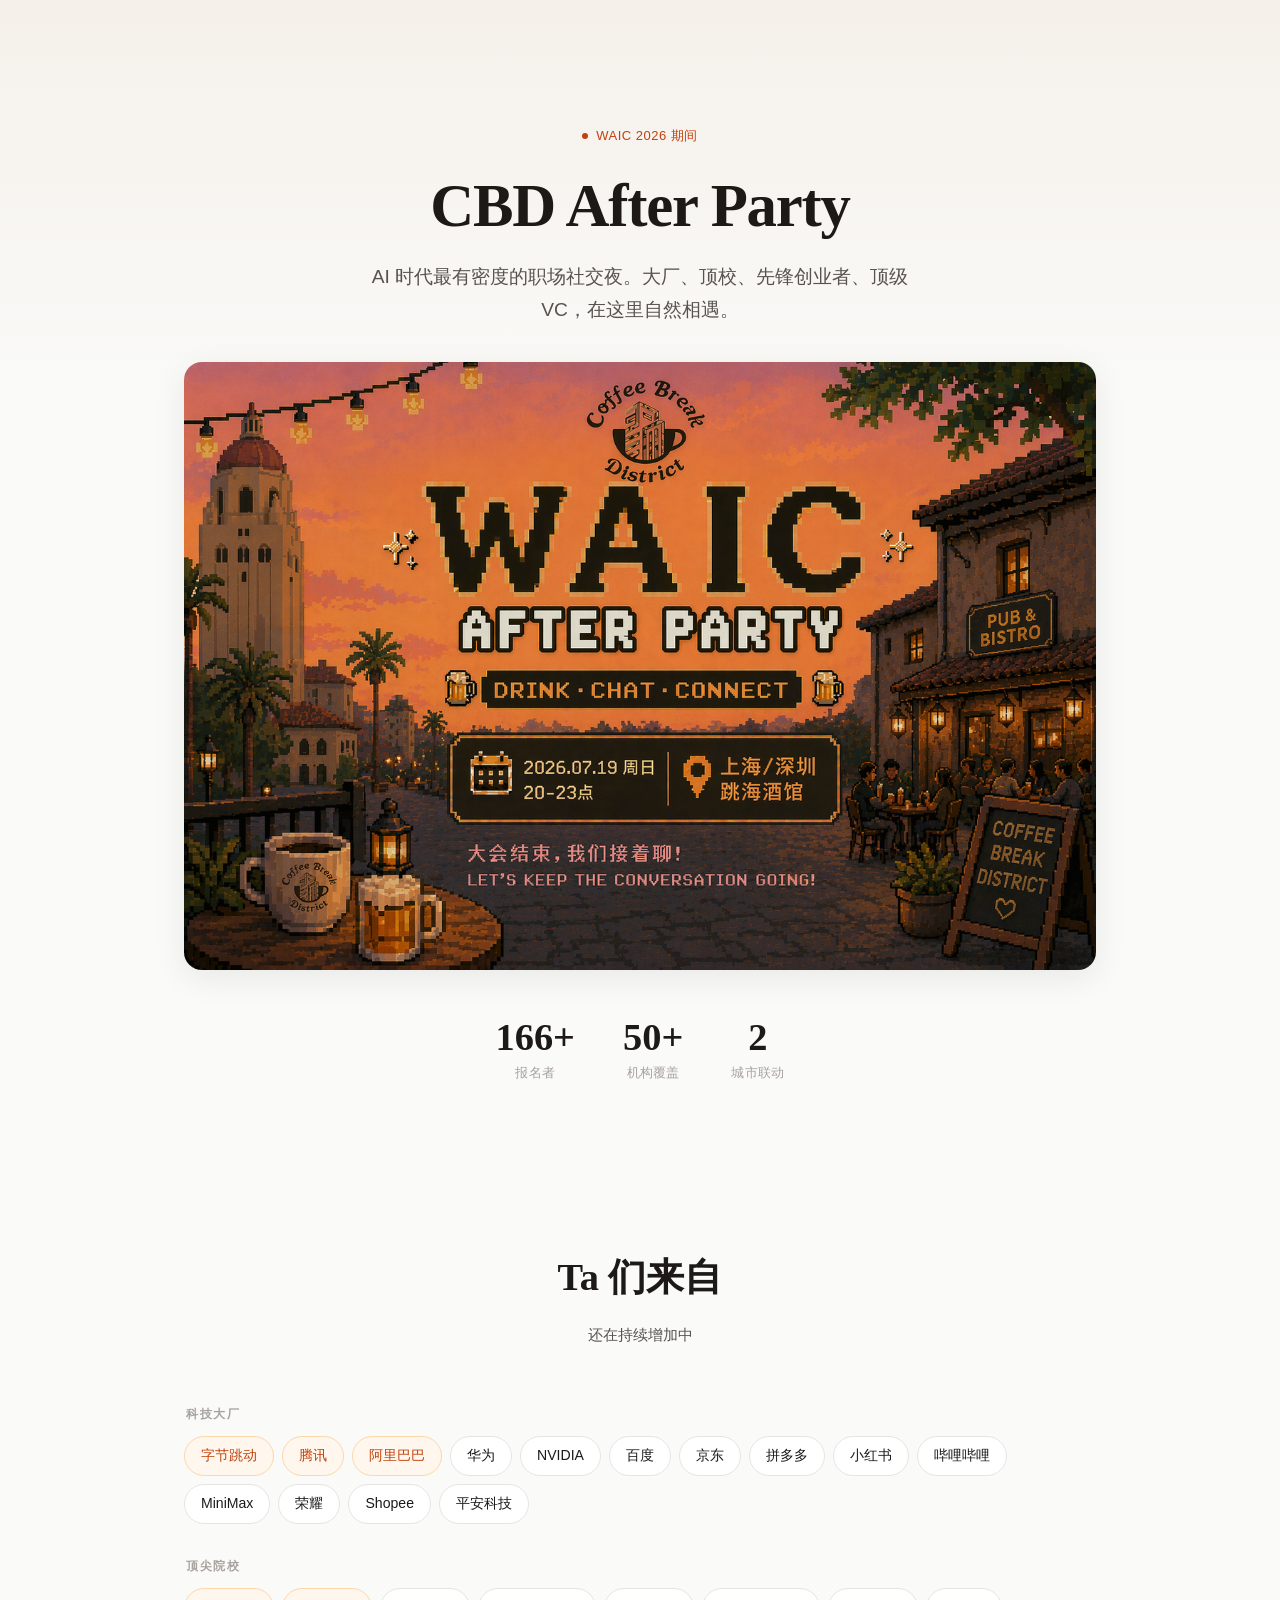
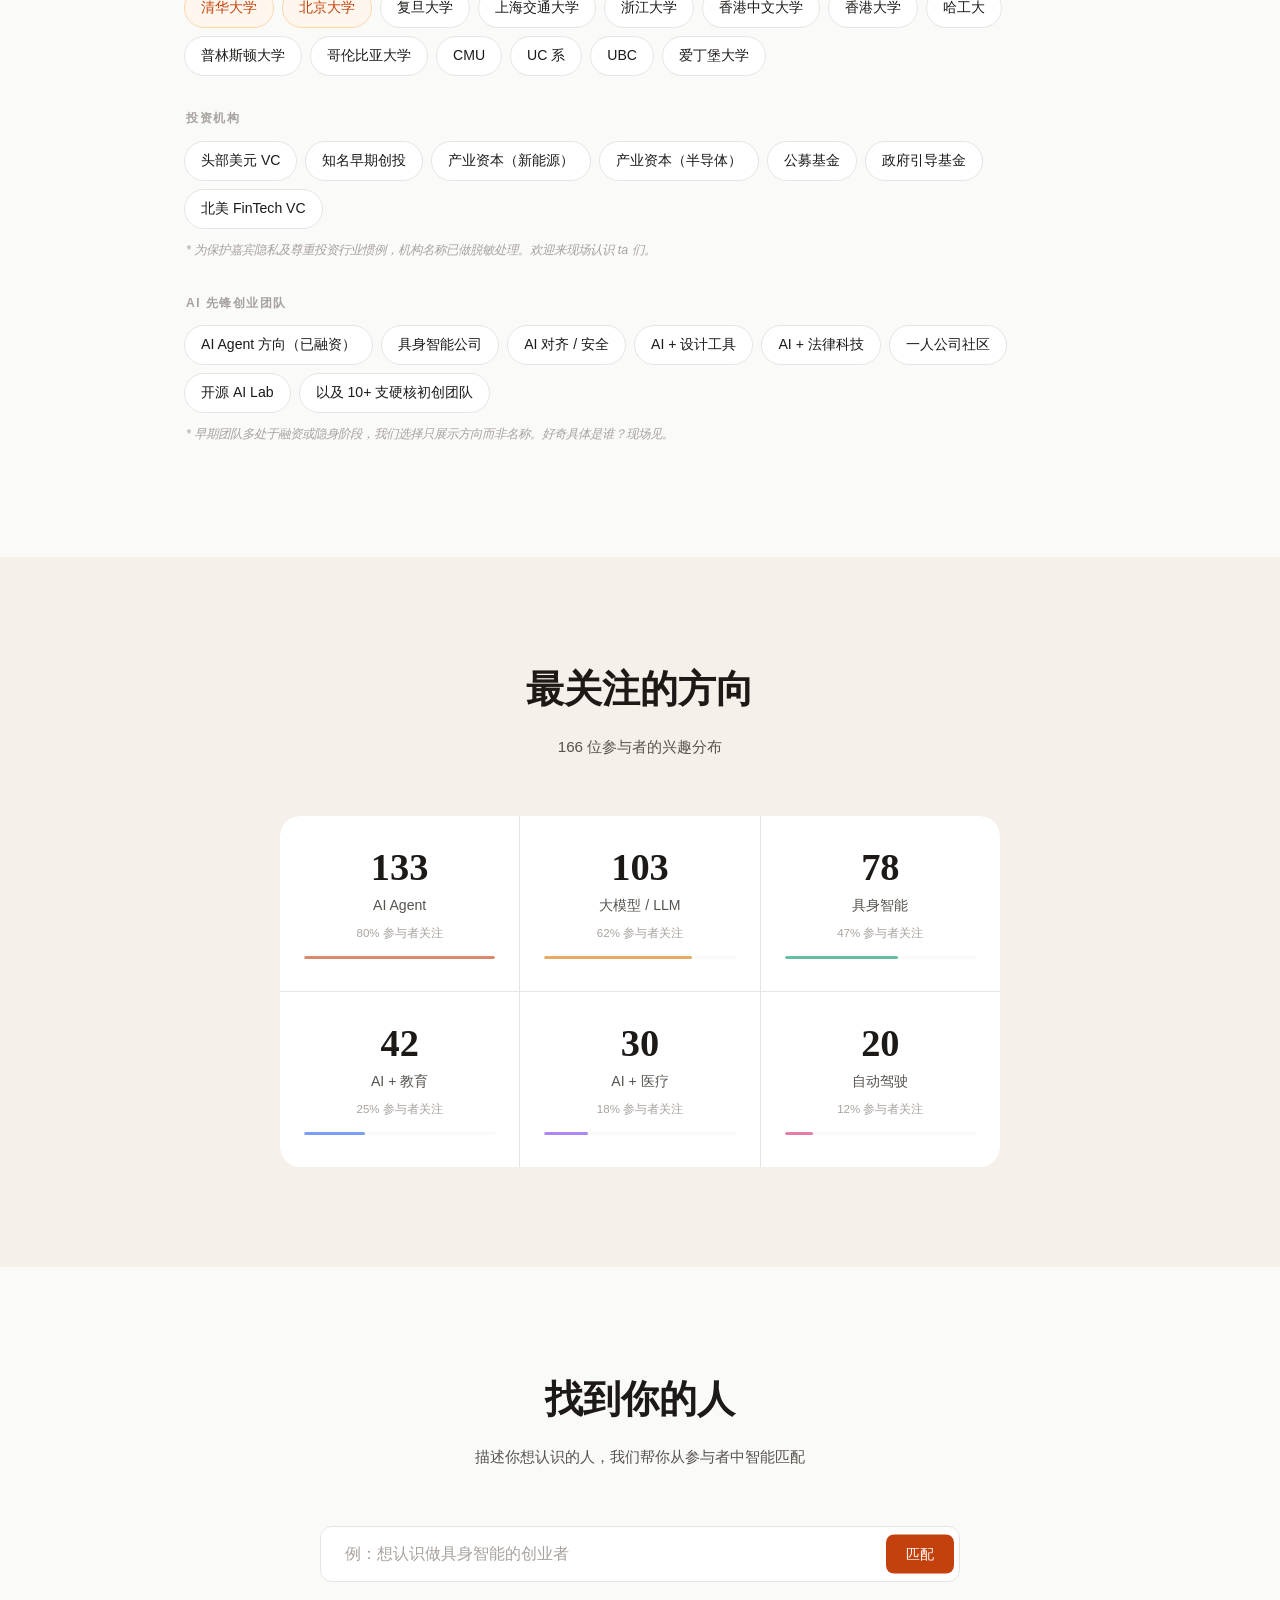
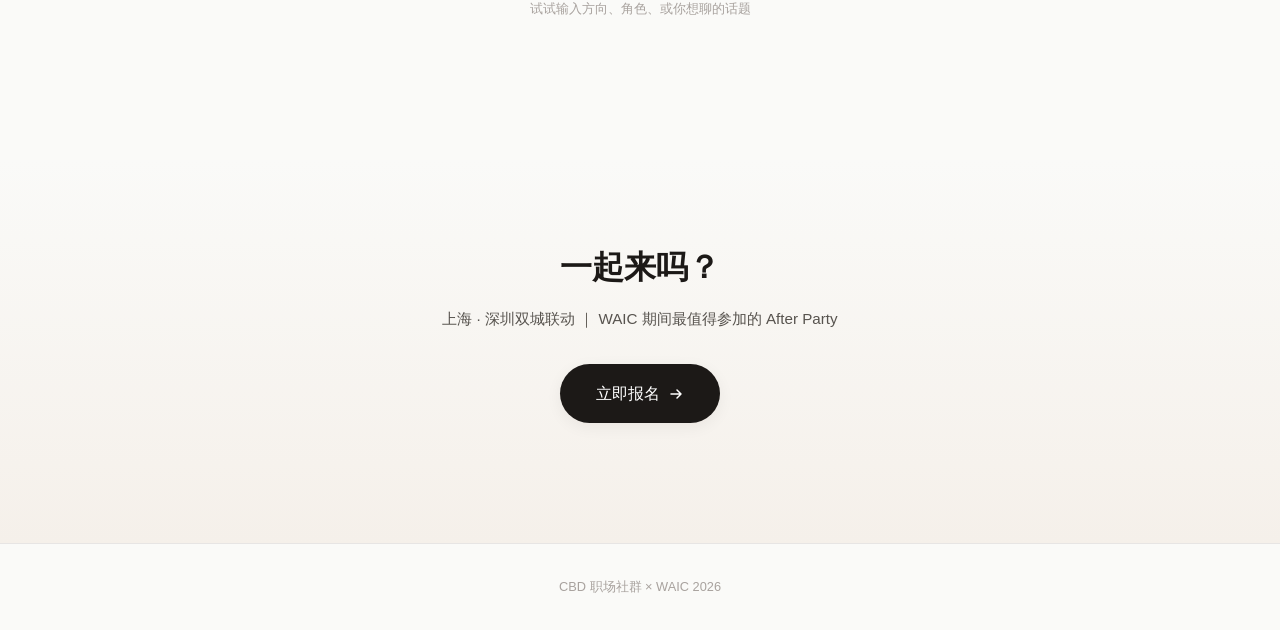
==== cbd_waic_party.html @ 5d885c77 "Tighten mobile layout" ====
<!DOCTYPE html>
<html lang="zh-CN">
<head>
<meta charset="UTF-8">
<meta name="viewport" content="width=device-width, initial-scale=1.0">
<title>CBD × WAIC 2026 After Party</title>
<style>
*,*::before,*::after{margin:0;padding:0;box-sizing:border-box}

:root {
  --bg: #FAFAF8;
  --bg-warm: #F5F0EA;
  --text: #1C1917;
  --text-secondary: #57534E;
  --text-tertiary: #A8A29E;
  --accent: #C2410C;
  --accent-light: #FED7AA;
  --accent-bg: #FFF7ED;
  --border: #E7E5E4;
  --card-bg: #FFFFFF;
  --radius: 12px;
  --radius-lg: 20px;
  --shadow-sm: 0 1px 3px rgba(28,25,23,0.04);
  --shadow-md: 0 4px 16px rgba(28,25,23,0.06);
  --shadow-lg: 0 8px 32px rgba(28,25,23,0.08);
  --font-serif: 'Noto Serif SC', Georgia, 'Times New Roman', serif;
  --font-sans: -apple-system, BlinkMacSystemFont, 'Segoe UI', 'Noto Sans SC', sans-serif;
  --ease: cubic-bezier(0.16, 1, 0.3, 1);
}

html { scroll-behavior: smooth; }

body {
  font-family: var(--font-sans);
  background: var(--bg);
  color: var(--text);
  line-height: 1.7;
  -webkit-font-smoothing: antialiased;
  overflow-x: hidden;
}

/* Utility */
.container {
  max-width: 960px;
  margin: 0 auto;
  padding: 0 24px;
}

/* ============ HERO ============ */
.hero {
  padding: 120px 24px 80px;
  text-align: center;
  position: relative;
}

.hero::after {
  content: '';
  position: absolute;
  top: 0; left: 0; right: 0;
  height: 400px;
  background: linear-gradient(180deg, var(--bg-warm) 0%, var(--bg) 100%);
  z-index: -1;
}

.hero-eyebrow {
  display: inline-flex;
  align-items: center;
  gap: 8px;
  font-size: 13px;
  font-weight: 500;
  letter-spacing: 0.5px;
  color: var(--accent);
  text-transform: uppercase;
  margin-bottom: 24px;
}

.hero-eyebrow::before {
  content: '';
  width: 6px; height: 6px;
  background: var(--accent);
  border-radius: 50%;
  animation: blink 2.4s ease-in-out infinite;
}

@keyframes blink {
  0%,100% { opacity: 1; }
  50% { opacity: 0.3; }
}

.hero h1 {
  font-family: var(--font-serif);
  font-size: clamp(2.2rem, 5.5vw, 3.8rem);
  font-weight: 700;
  line-height: 1.15;
  letter-spacing: -0.02em;
  color: var(--text);
  margin-bottom: 20px;
}

.hero-subtitle {
  font-size: clamp(1rem, 2vw, 1.2rem);
  color: var(--text-secondary);
  max-width: 560px;
  margin: 0 auto 36px;
}

.hero-banner {
  width: 100%;
  max-width: 960px;
  border-radius: 18px;
  margin: 0 auto 48px;
  display: block;
  box-shadow: var(--shadow-lg);
}

.hero-stats {
  display: flex;
  justify-content: center;
  gap: 48px;
  flex-wrap: wrap;
}

.stat {
  text-align: center;
}

.stat-value {
  font-family: var(--font-serif);
  font-size: 2.4rem;
  font-weight: 700;
  color: var(--text);
  line-height: 1;
}

.stat-label {
  font-size: 0.82rem;
  color: var(--text-tertiary);
  margin-top: 6px;
  letter-spacing: 0.3px;
}

/* ============ FROM SECTION ============ */
.from-section {
  padding: 80px 24px;
}

.section-header {
  text-align: center;
  margin-bottom: 56px;
}

.section-header h2 {
  font-family: var(--font-serif);
  font-size: clamp(1.6rem, 3.5vw, 2.4rem);
  font-weight: 600;
  margin-bottom: 12px;
}

.section-header p {
  color: var(--text-secondary);
  font-size: 0.95rem;
}

.tag-group {
  margin-bottom: 32px;
}

.tag-group-label {
  font-size: 0.75rem;
  font-weight: 600;
  letter-spacing: 1.5px;
  text-transform: uppercase;
  color: var(--text-tertiary);
  margin-bottom: 12px;
  padding-left: 2px;
}

.tags {
  display: flex;
  flex-wrap: wrap;
  gap: 8px;
}

.tag {
  display: inline-block;
  padding: 7px 16px;
  font-size: 0.88rem;
  font-weight: 450;
  border-radius: 100px;
  border: 1px solid var(--border);
  background: var(--card-bg);
  color: var(--text);
  transition: all 0.25s var(--ease);
  cursor: default;
}

.tag:hover {
  border-color: var(--accent);
  color: var(--accent);
  transform: translateY(-1px);
  box-shadow: var(--shadow-sm);
}

.tag.highlight {
  background: var(--accent-bg);
  border-color: var(--accent-light);
  color: var(--accent);
  font-weight: 500;
}

.tag-note {
  font-size: 0.78rem;
  color: var(--text-tertiary);
  margin-top: 12px;
  padding-left: 2px;
  font-style: italic;
  line-height: 1.6;
}

/* ============ INTERESTS ============ */
.interests-section {
  padding: 100px 24px;
  background: var(--bg-warm);
}

.interest-grid {
  display: grid;
  grid-template-columns: repeat(3, 1fr);
  gap: 1px;
  max-width: 720px;
  margin: 0 auto;
  background: var(--border);
  border-radius: var(--radius-lg);
  overflow: hidden;
}

@media (max-width: 640px) {
  .interest-grid { grid-template-columns: repeat(2, 1fr); }
}

.interest-cell {
  background: var(--card-bg);
  padding: 32px 24px;
  text-align: center;
  position: relative;
  transition: background 0.3s ease;
}

.interest-cell:hover {
  background: var(--accent-bg);
}

.interest-number {
  font-family: var(--font-serif);
  font-size: 2.4rem;
  font-weight: 700;
  color: var(--text);
  line-height: 1;
  margin-bottom: 8px;
  transition: color 0.3s ease;
}

.interest-cell:hover .interest-number {
  color: var(--accent);
}

.interest-name {
  font-size: 0.88rem;
  font-weight: 500;
  color: var(--text-secondary);
  margin-bottom: 6px;
}

.interest-bar-mini {
  width: 100%;
  height: 3px;
  background: var(--bg);
  border-radius: 2px;
  margin-top: 12px;
  overflow: hidden;
}

.interest-bar-fill {
  height: 100%;
  border-radius: 2px;
  background: var(--accent);
  opacity: 0.6;
  transition: width 1.2s var(--ease);
  width: 0;
}

.interest-cell:nth-child(1) .interest-bar-fill { background: #C2410C; }
.interest-cell:nth-child(2) .interest-bar-fill { background: #D97706; }
.interest-cell:nth-child(3) .interest-bar-fill { background: #059669; }
.interest-cell:nth-child(4) .interest-bar-fill { background: #2563EB; }
.interest-cell:nth-child(5) .interest-bar-fill { background: #7C3AED; }
.interest-cell:nth-child(6) .interest-bar-fill { background: #DB2777; }

.interest-pct {
  font-size: 0.72rem;
  color: var(--text-tertiary);
  margin-top: 4px;
}

/* ============ MATCH SECTION ============ */
.match-section {
  padding: 100px 24px;
}

.match-box {
  max-width: 640px;
  margin: 0 auto;
}

.match-input-wrap {
  position: relative;
  margin-bottom: 16px;
}

.match-input {
  width: 100%;
  padding: 18px 24px;
  padding-right: 100px;
  font-size: 1rem;
  font-family: var(--font-sans);
  border: 1.5px solid var(--border);
  border-radius: var(--radius);
  background: var(--card-bg);
  color: var(--text);
  outline: none;
  transition: border-color 0.2s ease, box-shadow 0.2s ease;
}

.match-input:focus {
  border-color: var(--accent);
  box-shadow: 0 0 0 3px rgba(194, 65, 12, 0.08);
}

.match-input::placeholder {
  color: var(--text-tertiary);
}

.match-btn {
  position: absolute;
  right: 6px;
  top: 50%;
  transform: translateY(-50%);
  padding: 10px 20px;
  font-size: 0.88rem;
  font-weight: 500;
  font-family: var(--font-sans);
  color: white;
  background: var(--accent);
  border: none;
  border-radius: 8px;
  cursor: pointer;
  transition: all 0.2s ease;
}

.match-btn:hover {
  background: #9A3412;
  transform: translateY(-50%) scale(1.02);
}

.match-btn:active {
  transform: translateY(-50%) scale(0.98);
}

.match-hint {
  font-size: 0.82rem;
  color: var(--text-tertiary);
  text-align: center;
  margin-bottom: 40px;
}

.match-results {
  display: grid;
  gap: 16px;
  opacity: 0;
  transform: translateY(12px);
  transition: all 0.5s var(--ease);
}

.match-results.visible {
  opacity: 1;
  transform: translateY(0);
}

.result-card {
  padding: 24px 28px;
  background: var(--card-bg);
  border: 1px solid var(--border);
  border-radius: var(--radius);
  transition: all 0.25s var(--ease);
  animation: cardIn 0.4s var(--ease) both;
}

.result-card:nth-child(1) { animation-delay: 0s; }
.result-card:nth-child(2) { animation-delay: 0.1s; }
.result-card:nth-child(3) { animation-delay: 0.2s; }

@keyframes cardIn {
  from { opacity: 0; transform: translateY(16px); }
  to { opacity: 1; transform: translateY(0); }
}

.result-card:hover {
  border-color: var(--accent-light);
  box-shadow: var(--shadow-md);
}

.result-rank {
  display: inline-flex;
  align-items: center;
  justify-content: center;
  width: 22px; height: 22px;
  border-radius: 50%;
  background: var(--accent-bg);
  color: var(--accent);
  font-size: 0.72rem;
  font-weight: 700;
  margin-bottom: 10px;
}

.result-title {
  font-family: var(--font-serif);
  font-size: 1.1rem;
  font-weight: 600;
  margin-bottom: 8px;
}

.result-tags {
  display: flex;
  flex-wrap: wrap;
  gap: 6px;
  margin-bottom: 10px;
}

.result-tag {
  font-size: 0.75rem;
  padding: 3px 10px;
  border-radius: 100px;
  background: var(--bg-warm);
  color: var(--text-secondary);
  font-weight: 450;
}

.result-reason {
  font-size: 0.88rem;
  color: var(--text-secondary);
  line-height: 1.6;
}

.match-empty {
  text-align: center;
  padding: 40px;
  color: var(--text-tertiary);
  font-size: 0.9rem;
}

.match-loading {
  text-align: center;
  padding: 40px;
  color: var(--text-tertiary);
}

.match-loading::after {
  content: '';
  display: inline-block;
  width: 16px; height: 16px;
  border: 2px solid var(--border);
  border-top-color: var(--accent);
  border-radius: 50%;
  animation: spin 0.8s linear infinite;
  margin-left: 8px;
  vertical-align: middle;
}

@keyframes spin { to { transform: rotate(360deg); } }

/* ============ CTA ============ */
.cta-section {
  padding: 80px 24px 120px;
  text-align: center;
  background:
    linear-gradient(180deg, var(--bg) 0%, var(--bg-warm) 100%);
}

.cta-section h2 {
  font-family: var(--font-serif);
  font-size: clamp(1.4rem, 3vw, 2rem);
  margin-bottom: 12px;
}

.cta-section p {
  color: var(--text-secondary);
  margin-bottom: 32px;
  font-size: 0.95rem;
}

.cta-btn {
  display: inline-flex;
  align-items: center;
  gap: 8px;
  padding: 16px 36px;
  font-size: 1rem;
  font-weight: 500;
  font-family: var(--font-sans);
  color: white;
  background: var(--text);
  border: none;
  border-radius: 100px;
  cursor: pointer;
  text-decoration: none;
  transition: all 0.25s var(--ease);
  box-shadow: var(--shadow-md);
}

.cta-btn:hover {
  transform: translateY(-2px);
  box-shadow: var(--shadow-lg);
}

.cta-btn:active {
  transform: translateY(0);
}

.cta-btn svg {
  width: 16px; height: 16px;
  transition: transform 0.2s ease;
}

.cta-btn:hover svg {
  transform: translateX(3px);
}

/* ============ FOOTER ============ */
.footer {
  padding: 32px 24px;
  text-align: center;
  font-size: 0.8rem;
  color: var(--text-tertiary);
  border-top: 1px solid var(--border);
}

/* ============ REVEAL ANIMATIONS ============ */
.reveal {
  opacity: 0;
  transform: translateY(24px);
  transition: opacity 0.7s var(--ease), transform 0.7s var(--ease);
}

.reveal.visible {
  opacity: 1;
  transform: translateY(0);
}

/* ============ RESPONSIVE ============ */
@media (max-width: 640px) {
  .container { padding: 0 16px; }
  .hero { padding: 48px 12px 36px; }
  .hero::after { height: 260px; }
  .hero-eyebrow {
    font-size: 11px;
    margin-bottom: 12px;
  }
  .hero h1 {
    font-size: clamp(1.9rem, 8.6vw, 2.35rem);
    line-height: 1.04;
    letter-spacing: -0.05em;
    margin-bottom: 12px;
    white-space: nowrap;
  }
  .hero-subtitle {
    font-size: 0.92rem;
    line-height: 1.55;
    max-width: 320px;
    margin-bottom: 22px;
  }
  .hero-banner {
    width: calc(100vw - 24px);
    max-width: none;
    border-radius: 12px;
    margin-bottom: 28px;
  }
  .hero-stats {
    gap: 0;
    justify-content: space-between;
    max-width: 320px;
    margin: 0 auto;
  }
  .stat-value { font-size: 1.55rem; }
  .stat-label {
    font-size: 0.72rem;
    margin-top: 4px;
  }
  .from-section,
  .interests-section,
  .match-section {
    padding: 48px 12px;
  }
  .section-header {
    margin-bottom: 30px;
  }
  .section-header h2 {
    font-size: 1.55rem;
    margin-bottom: 6px;
  }
  .section-header p {
    font-size: 0.86rem;
  }
  .tag-group {
    margin-bottom: 22px;
  }
  .tag-group-label {
    font-size: 0.68rem;
    margin-bottom: 8px;
  }
  .tags {
    gap: 6px;
  }
  .tag {
    font-size: 0.78rem;
    padding: 5px 10px;
  }
  .tag-note {
    font-size: 0.72rem;
    margin-top: 8px;
  }
  .interest-grid {
    border-radius: 14px;
  }
  .interest-cell {
    padding: 18px 12px;
  }
  .interest-number { font-size: 1.55rem; }
  .interest-name {
    font-size: 0.8rem;
    margin-bottom: 3px;
  }
  .interest-pct {
    font-size: 0.66rem;
  }
  .interest-bar-mini {
    margin-top: 8px;
  }
  .match-input {
    padding: 14px 16px;
    padding-right: 82px;
    font-size: 0.9rem;
  }
  .match-btn {
    padding: 8px 14px;
    font-size: 0.82rem;
  }
  .match-hint {
    margin-bottom: 24px;
  }
  .result-card { padding: 18px; }
  .cta-section {
    padding: 52px 16px 74px;
  }
  .cta-section p {
    max-width: 300px;
    margin: 0 auto 24px;
    font-size: 0.88rem;
    line-height: 1.55;
  }
  .cta-btn {
    padding: 14px 30px;
  }
  .footer {
    padding: 24px 16px;
  }
}

@media (max-width: 360px) {
  .hero h1 {
    font-size: 1.86rem;
    letter-spacing: -0.06em;
  }
}
</style>
</head>
<body>

<!-- Hero -->
<section class="hero">
  <div class="container">
    <div class="hero-eyebrow">WAIC 2026 期间</div>
    <h1>CBD After Party</h1>
    <p class="hero-subtitle">AI 时代最有密度的职场社交夜。大厂、顶校、先锋创业者、顶级 VC，在这里自然相遇。</p>
    <img src="image.png" alt="CBD WAIC After Party" class="hero-banner" />
    <div class="hero-stats">
      <div class="stat">
        <div class="stat-value">166+</div>
        <div class="stat-label">报名者</div>
      </div>
      <div class="stat">
        <div class="stat-value">50+</div>
        <div class="stat-label">机构覆盖</div>
      </div>
      <div class="stat">
        <div class="stat-value">2</div>
        <div class="stat-label">城市联动</div>
      </div>
    </div>
  </div>
</section>

<!-- From Section -->
<section class="from-section">
  <div class="container">
    <div class="section-header reveal">
      <h2>Ta 们来自</h2>
      <p>还在持续增加中</p>
    </div>

    <div class="tag-group reveal">
      <div class="tag-group-label">科技大厂</div>
      <div class="tags">
        <span class="tag highlight">字节跳动</span>
        <span class="tag highlight">腾讯</span>
        <span class="tag highlight">阿里巴巴</span>
        <span class="tag">华为</span>
        <span class="tag">NVIDIA</span>
        <span class="tag">百度</span>
        <span class="tag">京东</span>
        <span class="tag">拼多多</span>
        <span class="tag">小红书</span>
        <span class="tag">哔哩哔哩</span>
        <span class="tag">MiniMax</span>
        <span class="tag">荣耀</span>
        <span class="tag">Shopee</span>
        <span class="tag">平安科技</span>
      </div>
    </div>

    <div class="tag-group reveal">
      <div class="tag-group-label">顶尖院校</div>
      <div class="tags">
        <span class="tag highlight">清华大学</span>
        <span class="tag highlight">北京大学</span>
        <span class="tag">复旦大学</span>
        <span class="tag">上海交通大学</span>
        <span class="tag">浙江大学</span>
        <span class="tag">香港中文大学</span>
        <span class="tag">香港大学</span>
        <span class="tag">哈工大</span>
        <span class="tag">普林斯顿大学</span>
        <span class="tag">哥伦比亚大学</span>
        <span class="tag">CMU</span>
        <span class="tag">UC 系</span>
        <span class="tag">UBC</span>
        <span class="tag">爱丁堡大学</span>
      </div>
    </div>

    <div class="tag-group reveal">
      <div class="tag-group-label">投资机构</div>
      <div class="tags">
        <span class="tag">头部美元 VC</span>
        <span class="tag">知名早期创投</span>
        <span class="tag">产业资本（新能源）</span>
        <span class="tag">产业资本（半导体）</span>
        <span class="tag">公募基金</span>
        <span class="tag">政府引导基金</span>
        <span class="tag">北美 FinTech VC</span>
      </div>
      <p class="tag-note">* 为保护嘉宾隐私及尊重投资行业惯例，机构名称已做脱敏处理。欢迎来现场认识 ta 们。</p>
    </div>

    <div class="tag-group reveal">
      <div class="tag-group-label">AI 先锋创业团队</div>
      <div class="tags">
        <span class="tag">AI Agent 方向（已融资）</span>
        <span class="tag">具身智能公司</span>
        <span class="tag">AI 对齐 / 安全</span>
        <span class="tag">AI + 设计工具</span>
        <span class="tag">AI + 法律科技</span>
        <span class="tag">一人公司社区</span>
        <span class="tag">开源 AI Lab</span>
        <span class="tag">以及 10+ 支硬核初创团队</span>
      </div>
      <p class="tag-note">* 早期团队多处于融资或隐身阶段，我们选择只展示方向而非名称。好奇具体是谁？现场见。</p>
    </div>
  </div>
</section>

<!-- Interest Grid -->
<section class="interests-section">
  <div class="container">
    <div class="section-header reveal">
      <h2>最关注的方向</h2>
      <p>166 位参与者的兴趣分布</p>
    </div>

    <div class="interest-grid reveal" id="interestGrid">
      <div class="interest-cell">
        <div class="interest-number">133</div>
        <div class="interest-name">AI Agent</div>
        <div class="interest-pct">80% 参与者关注</div>
        <div class="interest-bar-mini"><div class="interest-bar-fill" data-width="100%"></div></div>
      </div>
      <div class="interest-cell">
        <div class="interest-number">103</div>
        <div class="interest-name">大模型 / LLM</div>
        <div class="interest-pct">62% 参与者关注</div>
        <div class="interest-bar-mini"><div class="interest-bar-fill" data-width="77%"></div></div>
      </div>
      <div class="interest-cell">
        <div class="interest-number">78</div>
        <div class="interest-name">具身智能</div>
        <div class="interest-pct">47% 参与者关注</div>
        <div class="interest-bar-mini"><div class="interest-bar-fill" data-width="59%"></div></div>
      </div>
      <div class="interest-cell">
        <div class="interest-number">42</div>
        <div class="interest-name">AI + 教育</div>
        <div class="interest-pct">25% 参与者关注</div>
        <div class="interest-bar-mini"><div class="interest-bar-fill" data-width="32%"></div></div>
      </div>
      <div class="interest-cell">
        <div class="interest-number">30</div>
        <div class="interest-name">AI + 医疗</div>
        <div class="interest-pct">18% 参与者关注</div>
        <div class="interest-bar-mini"><div class="interest-bar-fill" data-width="23%"></div></div>
      </div>
      <div class="interest-cell">
        <div class="interest-number">20</div>
        <div class="interest-name">自动驾驶</div>
        <div class="interest-pct">12% 参与者关注</div>
        <div class="interest-bar-mini"><div class="interest-bar-fill" data-width="15%"></div></div>
      </div>
    </div>
  </div>
</section>

<!-- Smart Match -->
<section class="match-section">
  <div class="container">
    <div class="section-header reveal">
      <h2>找到你的人</h2>
      <p>描述你想认识的人，我们帮你从参与者中智能匹配</p>
    </div>

    <div class="match-box reveal">
      <div class="match-input-wrap">
        <input class="match-input" type="text" id="matchInput" placeholder="例：想认识做具身智能的创业者" />
        <button class="match-btn" id="matchBtn" onclick="doMatch()">匹配</button>
      </div>
      <div class="match-hint">试试输入方向、角色、或你想聊的话题</div>
      <div class="match-results" id="matchResults"></div>
    </div>
  </div>
</section>

<!-- CTA -->
<section class="cta-section reveal">
  <h2>一起来吗？</h2>
  <p>上海 · 深圳双城联动 ｜ WAIC 期间最值得参加的 After Party</p>
  <a class="cta-btn" href="https://my.feishu.cn/share/base/form/shrcnIm2QblmXOEDiOgvTjqrLlb" target="_blank" rel="noopener" aria-label="打开飞书报名表">
    立即报名
    <svg viewBox="0 0 16 16" fill="none" stroke="currentColor" stroke-width="1.5" stroke-linecap="round" stroke-linejoin="round"><path d="M3 8h10M9 4l4 4-4 4"/></svg>
  </a>
</section>

<footer class="footer">
  <p>CBD 职场社群 × WAIC 2026</p>
</footer>

<script>
// ===== Scroll Reveal =====
const revealObserver = new IntersectionObserver((entries) => {
  entries.forEach(entry => {
    if (entry.isIntersecting) {
      entry.target.classList.add('visible');
      // Animate interest bars
      entry.target.querySelectorAll('.interest-bar-fill').forEach(bar => {
        setTimeout(() => {
          bar.style.width = bar.dataset.width;
        }, 300);
      });
    }
  });
}, { threshold: 0.15 });

document.querySelectorAll('.reveal').forEach(el => revealObserver.observe(el));

// ===== Guest Data Loading & Matching =====
let guests = [];

async function loadGuests() {
  guests = getFallbackGuests();
}

function parseGuestsMd(text) {
  const sections = text.split(/^## /m).filter(s => s.trim());
  return sections.map(section => {
    const lines = section.trim().split('\n');
    const guest = { name: lines[0].trim() };
    lines.forEach(line => {
      const match = line.match(/^- (\w+):\s*(.+)/);
      if (match) {
        guest[match[1]] = match[2].trim();
      }
    });
    return guest;
  }).filter(g => g.org);
}

function getFallbackGuests() {
  return [
    { org: "某头部短视频平台", role: "AI 产品经理", interests: "AI Agent, 大模型/LLM", bio: "负责AI产品0-1孵化，关注Agent在内容生态中的应用落地" },
    { org: "某社交电商平台", role: "内容生态负责人", interests: "AI Agent, 大模型/LLM", bio: "负责内容生态及增长战略，探索AI重塑内容创作与消费的路径" },
    { org: "某AI初创公司（天使轮）", role: "创始人", interests: "AI Agent, 大模型/LLM", bio: "连续创业者，正在做AI协作方向产品，技术背景深厚" },
    { org: "清华大学", role: "在读博士", interests: "具身智能, 大模型/LLM", bio: "计算机系研究具身智能与多模态感知，顶会论文作者" },
    { org: "某头部VC", role: "投资人", interests: "具身智能, AI Agent", bio: "专注AI早期投资，已投出多个明星项目，当前看具身智能方向" },
    { org: "某互联网大厂（社交方向）", role: "高级工程师", interests: "AI Agent, 大模型/LLM", bio: "微信生态技术专家，关注大模型在社交场景的集成" },
    { org: "北京大学", role: "在读硕士", interests: "AI Agent, AI+教育", bio: "信息工程方向，研究AI在教育场景的个性化应用" },
    { org: "某达摩院级实验室", role: "产品专家", interests: "AI Agent, 大模型/LLM", bio: "0-1孵化AI产品并落地，项目已登上WAIC展台展示" },
    { org: "普林斯顿大学", role: "在读研究生", interests: "大模型/LLM, AI Agent", bio: "研究大语言模型的对齐与安全，中美双边AI行业经验" },
    { org: "某头部GPU厂商", role: "解决方案架构师", interests: "大模型/LLM, 自动驾驶", bio: "负责AI基础设施方案设计，服务多家头部AI公司" },
    { org: "某新能源车企资本", role: "投资经理", interests: "自动驾驶, 具身智能", bio: "关注自动驾驶与机器人赛道早期项目，产业资本视角" },
    { org: "香港中文大学（深圳）", role: "在读研究生", interests: "大模型/LLM, AI+医疗", bio: "全球研究方向，关注AI在跨境医疗与健康领域的应用" },
    { org: "某独立开发者社区", role: "创业者/社区主理人", interests: "AI Agent, 大模型/LLM", bio: "运营国内最大线下一人公司社区，两年150场活动3000人参与" },
    { org: "某头部电商平台", role: "算法工程师", interests: "大模型/LLM, AI Agent", bio: "负责商业化算法，研究大模型在推荐系统中的应用" },
    { org: "某科技财经媒体", role: "深度记者", interests: "具身智能, AI Agent", bio: "曾写出多篇10w+报道，现转型科技线关注AI与机器人" },
    { org: "上海交通大学", role: "在读硕士/创业者", interests: "AI Agent, AI+教育", bio: "青年创业者，探索AI赋能教育公平的产品化路径" },
    { org: "某头部云计算厂商", role: "产品经理", interests: "大模型/LLM, AI Agent", bio: "负责云上AI服务产品规划，关注大模型落地基础设施" },
    { org: "某快消外企", role: "市场管培/副业创业者", interests: "AI Agent, 大模型/LLM", bio: "主业品牌营销，副业探索agentic commerce方向创业" },
    { org: "哥伦比亚大学/某半导体基金", role: "投资分析师", interests: "大模型/LLM, AI Agent", bio: "关注AI芯片与基础设施投资，中美双边视角" },
    { org: "某具身智能创业公司", role: "联合创始人/CTO", interests: "具身智能, 大模型/LLM", bio: "机器人技术背景，研发多模态感知与操控系统" },
    { org: "某头部游戏公司", role: "AI技术负责人", interests: "AI Agent, 大模型/LLM", bio: "探索AI在游戏NPC、叙事生成中的应用，技术团队leader" },
    { org: "复旦大学", role: "在读博士", interests: "大模型/LLM, AI+医疗", bio: "数学交叉方向，研究AI辅助药物发现与医疗影像分析" },
    { org: "某红圈律所", role: "律师", interests: "AI Agent, 大模型/LLM", bio: "关注AI合规与法律科技，探索LLM在法律实务中的应用" },
    { org: "某三甲医院", role: "临床医生/研究者", interests: "AI+医疗, 大模型/LLM", bio: "探索AI辅助诊断与临床决策支持系统的落地" },
    { org: "浙江大学", role: "在读硕士", interests: "AI Agent, 具身智能", bio: "研究多智能体协作与机器人规划，参与过开源项目" }
  ];
}

// Keyword matching
function scoreGuest(guest, query) {
  const q = query.toLowerCase();
  const fields = [
    guest.org || '',
    guest.role || '',
    guest.interests || '',
    guest.bio || '',
    guest.topic || ''
  ].join(' ').toLowerCase();

  let score = 0;
  const reasons = [];

  // Keywords to match
  const keywords = extractKeywords(q);

  keywords.forEach(kw => {
    if (fields.includes(kw)) {
      score += 10;
      // Determine which field matched
      if ((guest.interests || '').toLowerCase().includes(kw)) {
        reasons.push(`关注「${kw}」方向`);
      } else if ((guest.topic || '').toLowerCase().includes(kw)) {
        reasons.push(`想聊「${kw}」相关话题`);
      } else if ((guest.role || '').toLowerCase().includes(kw)) {
        reasons.push(`角色匹配「${kw}」`);
      } else if ((guest.org || '').toLowerCase().includes(kw)) {
        reasons.push(`来自相关机构`);
      } else if ((guest.bio || '').toLowerCase().includes(kw)) {
        reasons.push(`背景涉及「${kw}」`);
      }
    }
  });

  // Boost for multiple matches
  if (reasons.length > 1) score += 5;

  return { score, reasons: [...new Set(reasons)].slice(0, 2) };
}

function extractKeywords(query) {
  // Common keywords mapping
  const keywordMap = {
    '具身': '具身智能', '机器人': '具身智能', 'embodied': '具身智能',
    'agent': 'ai agent', '智能体': 'ai agent',
    '大模型': '大模型/llm', 'llm': '大模型/llm', '语言模型': '大模型/llm',
    '医疗': 'ai+医疗', '医': 'ai+医疗', '健康': 'ai+医疗',
    '教育': 'ai+教育',
    '自动驾驶': '自动驾驶', '无人车': '自动驾驶', '驾驶': '自动驾驶',
    '产品': '产品', 'pm': '产品经理', '产品经理': '产品经理',
    '工程师': '工程师', '开发': '工程师', '技术': '工程师', '算法': '算法',
    '创业': '创业', '创始人': '创始人', 'founder': '创始人', 'startup': '创业',
    '投资': '投资', 'vc': '投资', '资本': '投资',
    '学生': '在读', '高校': '大学', '学术': '大学', '博士': '博士', '硕士': '硕士',
    '记者': '记者', '媒体': '记者',
    '律师': '律师', '法律': '律师',
    '设计': '设计', '游戏': '游戏',
    '社区': '社区', '运营': '运营',
  };

  const words = query.replace(/[，。！？、]/g, ' ').split(/\s+/).filter(w => w.length > 0);
  const keywords = new Set();

  words.forEach(word => {
    // Check direct map
    Object.entries(keywordMap).forEach(([key, value]) => {
      if (word.includes(key)) {
        keywords.add(value.toLowerCase());
      }
    });
    // Also add the raw word if it's meaningful (>1 char)
    if (word.length > 1) {
      keywords.add(word.toLowerCase());
    }
  });

  return [...keywords];
}

function doMatch() {
  const input = document.getElementById('matchInput').value.trim();
  const resultsEl = document.getElementById('matchResults');

  if (!input) {
    resultsEl.innerHTML = '<div class="match-empty">请输入你想认识的人的描述</div>';
    resultsEl.classList.add('visible');
    return;
  }

  if (guests.length === 0) {
    resultsEl.innerHTML = '<div class="match-loading">加载嘉宾数据中</div>';
    resultsEl.classList.add('visible');
    return;
  }

  // Score all guests
  const scored = guests.map(g => {
    const { score, reasons } = scoreGuest(g, input);
    return { ...g, score, reasons };
  }).filter(g => g.score > 0)
    .sort((a, b) => b.score - a.score)
    .slice(0, 3);

  if (scored.length === 0) {
    resultsEl.innerHTML = '<div class="match-empty">暂未匹配到合适的人选，试试换个描述？比如方向、角色或话题</div>';
    resultsEl.classList.add('visible');
    return;
  }

  resultsEl.innerHTML = scored.map((g, i) => `
    <div class="result-card">
      <div class="result-rank">${i + 1}</div>
      <div class="result-title">${g.org}・${g.role}</div>
      <div class="result-tags">
        ${(g.interests || '').split(',').map(t => `<span class="result-tag">${t.trim()}</span>`).join('')}
      </div>
      <div class="result-reason">${g.bio}${g.topic ? '<div style="margin-top:8px;padding:8px 12px;background:var(--accent-bg);border-radius:8px;font-size:0.88rem;color:var(--text-secondary)"><strong style="color:var(--accent)">想聊：</strong>' + g.topic + '</div>' : ''}${g.reasons.length ? '<br><em style="color:var(--accent);font-size:0.82rem">匹配理由：' + g.reasons.join('、') + '</em>' : ''}</div>
    </div>
  `).join('');

  resultsEl.classList.remove('visible');
  void resultsEl.offsetWidth;
  resultsEl.classList.add('visible');
}

// Enter key support
document.getElementById('matchInput').addEventListener('keydown', (e) => {
  if (e.key === 'Enter') doMatch();
});

// Load guests on page load
loadGuests();
</script>
</body>
</html>
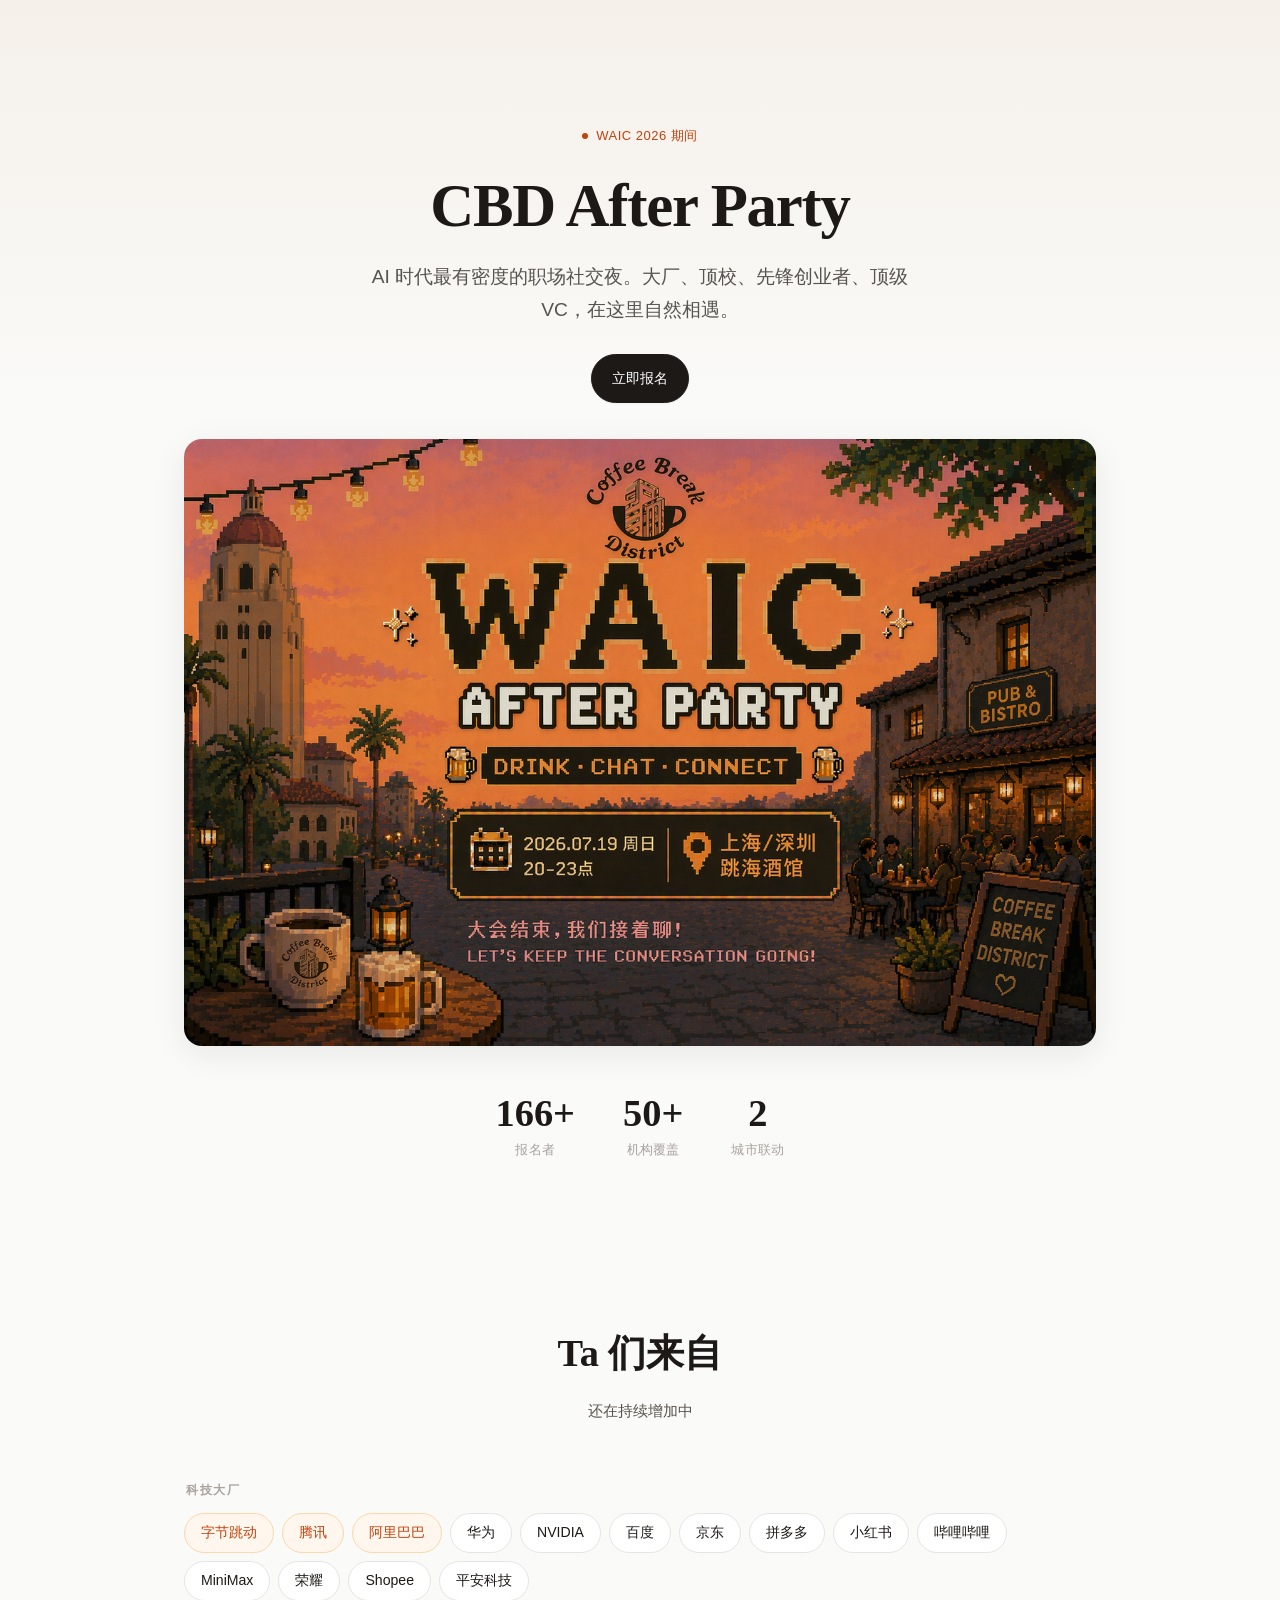
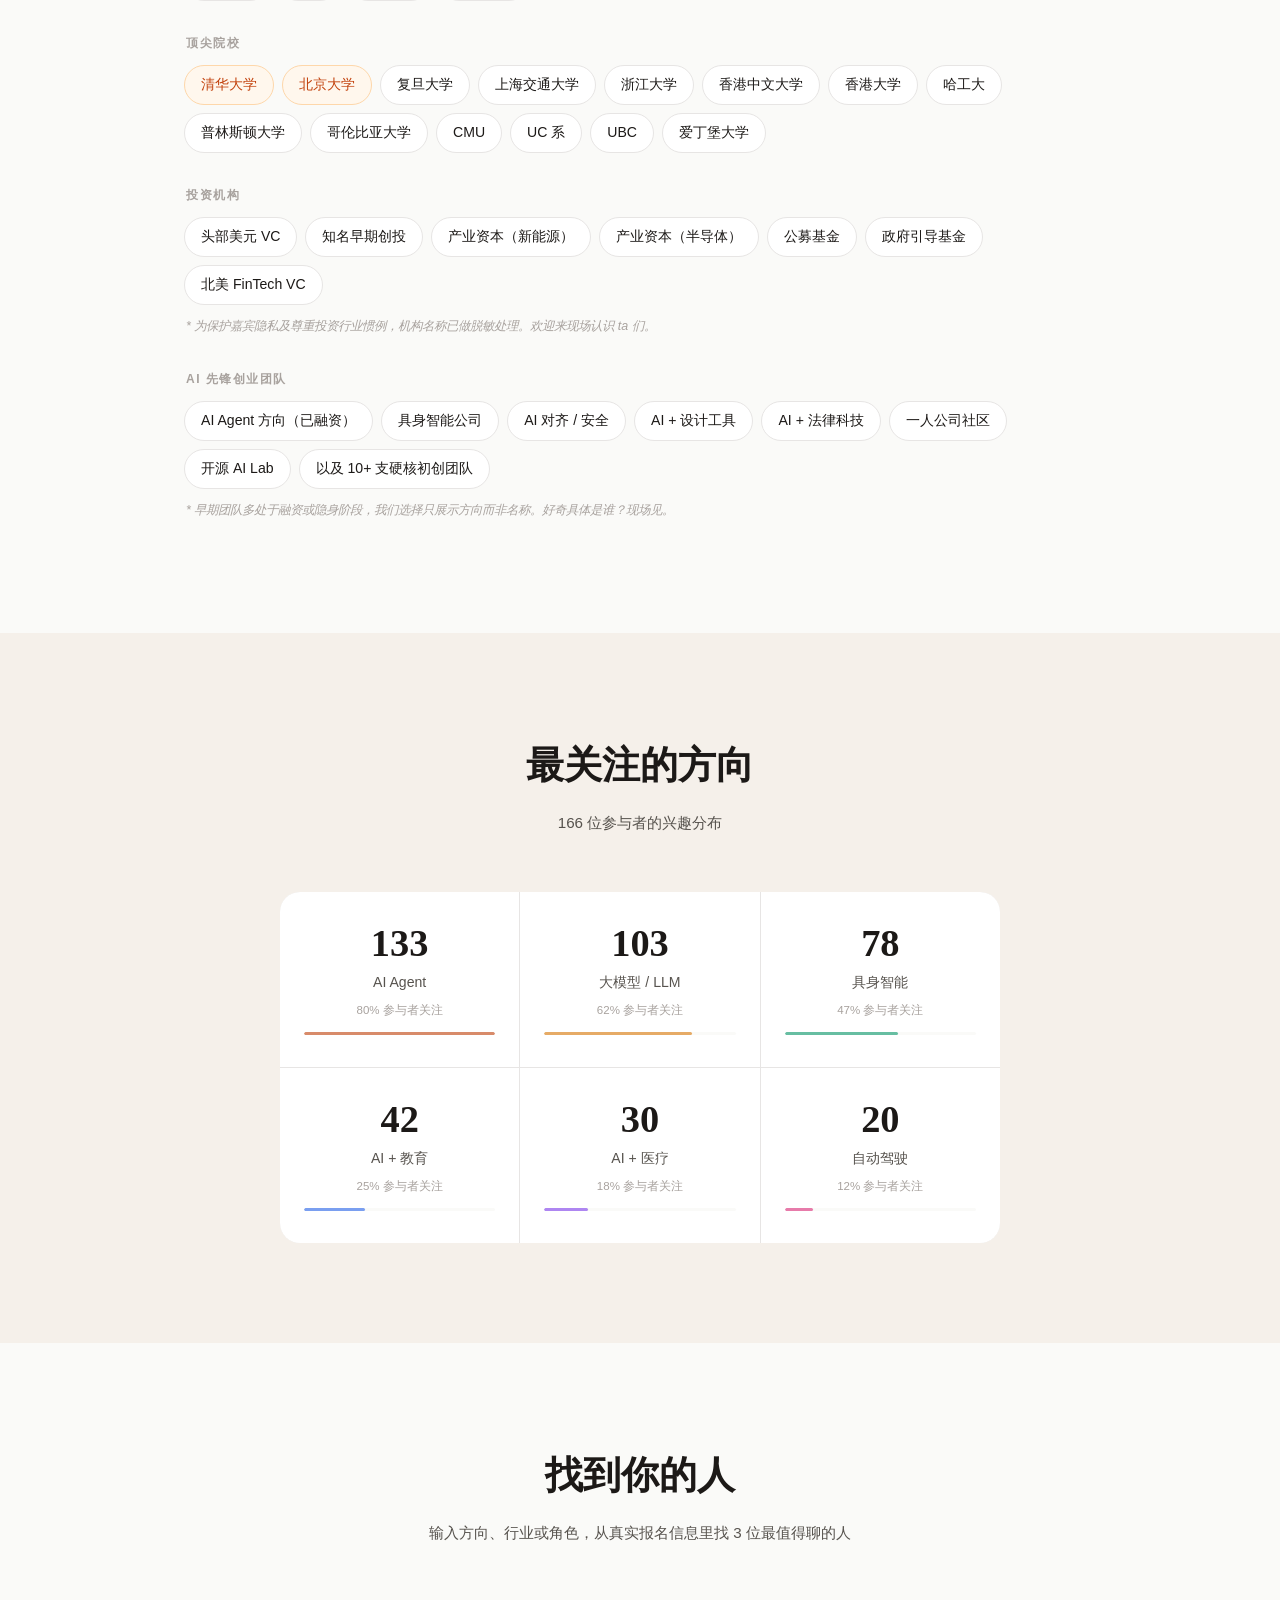
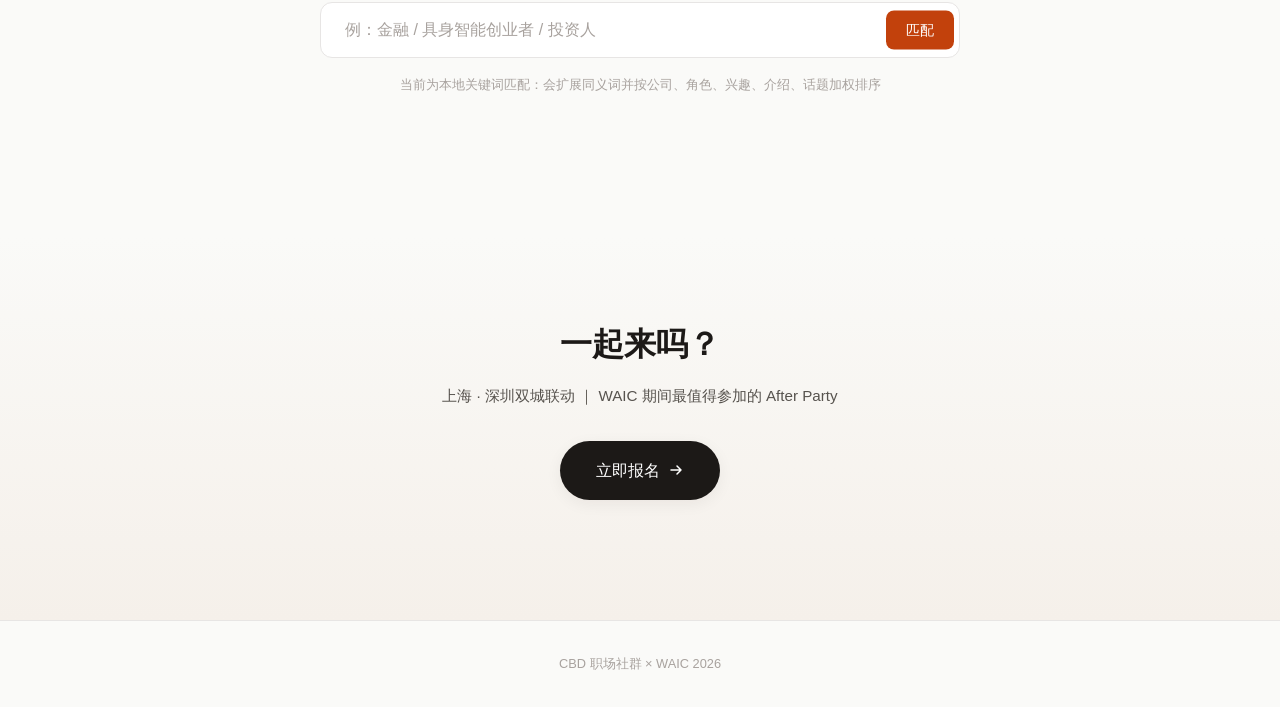
==== commit 27db8ffd: "Improve guest matching module" ====
--- a/cbd_waic_party.html
+++ b/cbd_waic_party.html
@@ -101,7 +101,44 @@
   font-size: clamp(1rem, 2vw, 1.2rem);
   color: var(--text-secondary);
   max-width: 560px;
-  margin: 0 auto 36px;
+  margin: 0 auto 28px;
+}
+
+.hero-actions {
+  display: flex;
+  justify-content: center;
+  align-items: center;
+  gap: 12px;
+  flex-wrap: wrap;
+  margin-bottom: 36px;
+}
+
+.hero-link {
+  display: inline-flex;
+  align-items: center;
+  gap: 8px;
+  padding: 11px 20px;
+  border-radius: 100px;
+  border: 1px solid rgba(28,25,23,0.12);
+  background: rgba(255,255,255,0.75);
+  color: var(--text);
+  font-size: 0.9rem;
+  font-weight: 500;
+  text-decoration: none;
+  box-shadow: var(--shadow-sm);
+  backdrop-filter: blur(10px);
+  transition: all 0.25s var(--ease);
+}
+
+.hero-link.primary {
+  color: white;
+  background: var(--text);
+  border-color: var(--text);
+}
+
+.hero-link:hover {
+  transform: translateY(-2px);
+  box-shadow: var(--shadow-md);
 }
 
 .hero-banner {
@@ -111,6 +148,7 @@
   margin: 0 auto 48px;
   display: block;
   box-shadow: var(--shadow-lg);
+  object-fit: contain;
 }
 
 .hero-stats {
@@ -387,12 +425,23 @@
 }
 
 .result-card {
-  padding: 24px 28px;
+  padding: 24px 26px;
   background: var(--card-bg);
   border: 1px solid var(--border);
-  border-radius: var(--radius);
+  border-radius: 18px;
   transition: all 0.25s var(--ease);
   animation: cardIn 0.4s var(--ease) both;
+  position: relative;
+  overflow: hidden;
+}
+
+.result-card::before {
+  content: '';
+  position: absolute;
+  inset: 0 auto 0 0;
+  width: 4px;
+  background: linear-gradient(180deg, var(--accent), var(--accent-light));
+  opacity: 0.88;
 }
 
 .result-card:nth-child(1) { animation-delay: 0s; }
@@ -419,21 +468,22 @@
   color: var(--accent);
   font-size: 0.72rem;
   font-weight: 700;
-  margin-bottom: 10px;
+  margin-bottom: 12px;
 }
 
 .result-title {
   font-family: var(--font-serif);
-  font-size: 1.1rem;
+  font-size: 1.15rem;
   font-weight: 600;
-  margin-bottom: 8px;
+  margin-bottom: 10px;
+  padding-left: 2px;
 }
 
 .result-tags {
   display: flex;
   flex-wrap: wrap;
   gap: 6px;
-  margin-bottom: 10px;
+  margin-bottom: 12px;
 }
 
 .result-tag {
@@ -448,7 +498,35 @@
 .result-reason {
   font-size: 0.88rem;
   color: var(--text-secondary);
+  line-height: 1.72;
+}
+
+.result-topic {
+  margin-top: 12px;
+  padding: 10px 12px;
+  background: var(--accent-bg);
+  border-radius: 12px;
+  color: var(--text-secondary);
+  font-size: 0.86rem;
   line-height: 1.6;
+}
+
+.result-topic strong {
+  color: var(--accent);
+}
+
+.result-match-note {
+  margin-top: 12px;
+  color: var(--accent);
+  font-size: 0.78rem;
+  font-style: italic;
+}
+
+.result-reason a,
+.result-topic a {
+  color: var(--accent);
+  text-decoration: none;
+  border-bottom: 1px solid rgba(194,65,12,0.24);
 }
 
 .match-empty {
@@ -575,10 +653,17 @@
     font-size: 0.92rem;
     line-height: 1.55;
     max-width: 320px;
+    margin-bottom: 16px;
+  }
+  .hero-actions {
     margin-bottom: 22px;
   }
+  .hero-link {
+    padding: 9px 18px;
+    font-size: 0.84rem;
+  }
   .hero-banner {
-    width: calc(100vw - 24px);
+    width: 100%;
     max-width: none;
     border-radius: 12px;
     margin-bottom: 28px;
@@ -690,6 +775,9 @@
     <div class="hero-eyebrow">WAIC 2026 期间</div>
     <h1>CBD After Party</h1>
     <p class="hero-subtitle">AI 时代最有密度的职场社交夜。大厂、顶校、先锋创业者、顶级 VC，在这里自然相遇。</p>
+    <div class="hero-actions">
+      <a class="hero-link primary" href="https://my.feishu.cn/share/base/form/shrcnIm2QblmXOEDiOgvTjqrLlb" target="_blank" rel="noopener">立即报名</a>
+    </div>
     <img src="image.png" alt="CBD WAIC After Party" class="hero-banner" />
     <div class="hero-stats">
       <div class="stat">
@@ -841,15 +929,15 @@
   <div class="container">
     <div class="section-header reveal">
       <h2>找到你的人</h2>
-      <p>描述你想认识的人，我们帮你从参与者中智能匹配</p>
+      <p>输入方向、行业或角色，从真实报名信息里找 3 位最值得聊的人</p>
     </div>
 
     <div class="match-box reveal">
       <div class="match-input-wrap">
-        <input class="match-input" type="text" id="matchInput" placeholder="例：想认识做具身智能的创业者" />
+        <input class="match-input" type="text" id="matchInput" placeholder="例：金融 / 具身智能创业者 / 投资人" />
         <button class="match-btn" id="matchBtn" onclick="doMatch()">匹配</button>
       </div>
-      <div class="match-hint">试试输入方向、角色、或你想聊的话题</div>
+      <div class="match-hint">当前为本地关键词匹配：会扩展同义词并按公司、角色、兴趣、介绍、话题加权排序</div>
       <div class="match-results" id="matchResults"></div>
     </div>
   </div>
@@ -891,7 +979,15 @@
 let guests = [];
 
 async function loadGuests() {
-  guests = getFallbackGuests();
+  try {
+    const res = await fetch('guests.md', { cache: 'no-store' });
+    if (!res.ok) throw new Error('guests.md not found');
+    const text = await res.text();
+    const parsed = parseGuestsMd(text);
+    guests = parsed.length ? parsed : getFallbackGuests();
+  } catch (e) {
+    guests = getFallbackGuests();
+  }
 }
 
 function parseGuestsMd(text) {
@@ -906,7 +1002,7 @@
       }
     });
     return guest;
-  }).filter(g => g.org);
+  }).filter(g => g.org || g.role || g.bio || g.topic);
 }
 
 function getFallbackGuests() {
@@ -939,84 +1035,149 @@
   ];
 }
 
-// Keyword matching
+function normalizeText(text) {
+  return String(text || '')
+    .toLowerCase()
+    .replace(/[Ａ-Ｚａ-ｚ０-９]/g, ch => String.fromCharCode(ch.charCodeAt(0) - 0xFEE0))
+    .replace(/\s+/g, ' ')
+    .trim();
+}
+
+function escapeHtml(value) {
+  return String(value || '').replace(/[&<>"']/g, char => ({
+    '&': '&amp;',
+    '<': '&lt;',
+    '>': '&gt;',
+    '"': '&quot;',
+    "'": '&#39;'
+  }[char]));
+}
+
+function linkify(value) {
+  const safe = escapeHtml(value);
+  return safe.replace(/(https?:\/\/[^\s<]+)/g, '<a href="$1" target="_blank" rel="noopener">$1</a>');
+}
+
+function getGuestSearchText(guest) {
+  return normalizeText([
+    guest.org,
+    guest.role,
+    guest.interests,
+    guest.bio,
+    guest.topic
+  ].filter(Boolean).join(' '));
+}
+
+// Local keyword matching. This is not embedding; aliases make natural searches more forgiving.
 function scoreGuest(guest, query) {
-  const q = query.toLowerCase();
-  const fields = [
-    guest.org || '',
-    guest.role || '',
-    guest.interests || '',
-    guest.bio || '',
-    guest.topic || ''
-  ].join(' ').toLowerCase();
-
+  const fieldWeights = [
+    ['interests', 14],
+    ['role', 12],
+    ['org', 10],
+    ['topic', 8],
+    ['bio', 5]
+  ];
   let score = 0;
   const reasons = [];
-
-  // Keywords to match
-  const keywords = extractKeywords(q);
-
-  keywords.forEach(kw => {
-    if (fields.includes(kw)) {
-      score += 10;
-      // Determine which field matched
-      if ((guest.interests || '').toLowerCase().includes(kw)) {
-        reasons.push(`关注「${kw}」方向`);
-      } else if ((guest.topic || '').toLowerCase().includes(kw)) {
-        reasons.push(`想聊「${kw}」相关话题`);
-      } else if ((guest.role || '').toLowerCase().includes(kw)) {
-        reasons.push(`角色匹配「${kw}」`);
-      } else if ((guest.org || '').toLowerCase().includes(kw)) {
-        reasons.push(`来自相关机构`);
-      } else if ((guest.bio || '').toLowerCase().includes(kw)) {
-        reasons.push(`背景涉及「${kw}」`);
+  const terms = expandQueryTerms(query);
+
+  terms.forEach(term => {
+    fieldWeights.forEach(([field, weight]) => {
+      const fieldText = normalizeText(guest[field]);
+      if (fieldText.includes(term)) {
+        score += weight;
+        if (field === 'interests') reasons.push(`兴趣方向含「${term}」`);
+        if (field === 'role') reasons.push(`角色匹配「${term}」`);
+        if (field === 'org') reasons.push(`组织背景含「${term}」`);
+        if (field === 'topic') reasons.push(`想聊话题含「${term}」`);
+        if (field === 'bio') reasons.push(`介绍提到「${term}」`);
       }
+    });
+  });
+
+  const normalizedQuery = normalizeText(query);
+  if (normalizedQuery && getGuestSearchText(guest).includes(normalizedQuery)) {
+    score += 18;
+  }
+
+  if (reasons.length > 1) {
+    score += Math.min(reasons.length * 2, 10);
+  }
+
+  return { score, reasons: [...new Set(reasons)].slice(0, 2) };
+}
+
+function expandQueryTerms(query) {
+  const q = normalizeText(query);
+  const aliasGroups = [
+    ['金融', '金融科技', 'fintech', '投资', '投融资', '融资', '基金', '资本', '资本市场', 'vc', 'pe', '财经', '证券', '保险', '理财', '量化', '分析师', '投资人', '投资经理', '战略投资', '保诚'],
+    ['投资', '投资人', '投资经理', 'vc', 'pe', '基金', '资本', '投融资', '融资', '看项目', '早期投资', '产业基金'],
+    ['财经', '媒体', '记者', '内容', '写作', '报道', '公众号', '短评'],
+    ['具身', '具身智能', '机器人', 'humanoid', 'embodied', '脑机接口', '自动驾驶'],
+    ['agent', 'ai agent', '智能体', '多agent', 'multi-agent', 'agentic', '工作流'],
+    ['大模型', 'llm', '语言模型', '多模态', '模型', 'infra', '推理优化'],
+    ['医疗', 'ai+医疗', '健康', '药物', '影像', '临床', '医院', '骨科', '脑机接口'],
+    ['教育', 'ai+教育', '培训', '学习', '高校', '学生'],
+    ['产品', 'pm', '产品经理', '增长', '运营', '商业化'],
+    ['创业', '创业者', '创始人', 'founder', 'startup', '独立开发者', '一人公司'],
+    ['设计', '设计师', '交互', '视觉', '工业设计'],
+    ['法律', '律师', '合规', '法律科技'],
+    ['出海', '跨境', 'gtm', '海外', 'web3']
+  ];
+  const terms = new Set();
+
+  q.split(/[，。！？、,.;:：；\s/]+/).filter(Boolean).forEach(part => {
+    if (part.length > 1) terms.add(part);
+  });
+
+  aliasGroups.forEach(group => {
+    if (group.some(alias => q.includes(normalizeText(alias)))) {
+      group.forEach(alias => terms.add(normalizeText(alias)));
     }
   });
 
-  // Boost for multiple matches
-  if (reasons.length > 1) score += 5;
-
-  return { score, reasons: [...new Set(reasons)].slice(0, 2) };
-}
-
-function extractKeywords(query) {
-  // Common keywords mapping
-  const keywordMap = {
-    '具身': '具身智能', '机器人': '具身智能', 'embodied': '具身智能',
-    'agent': 'ai agent', '智能体': 'ai agent',
-    '大模型': '大模型/llm', 'llm': '大模型/llm', '语言模型': '大模型/llm',
-    '医疗': 'ai+医疗', '医': 'ai+医疗', '健康': 'ai+医疗',
-    '教育': 'ai+教育',
-    '自动驾驶': '自动驾驶', '无人车': '自动驾驶', '驾驶': '自动驾驶',
-    '产品': '产品', 'pm': '产品经理', '产品经理': '产品经理',
-    '工程师': '工程师', '开发': '工程师', '技术': '工程师', '算法': '算法',
-    '创业': '创业', '创始人': '创始人', 'founder': '创始人', 'startup': '创业',
-    '投资': '投资', 'vc': '投资', '资本': '投资',
-    '学生': '在读', '高校': '大学', '学术': '大学', '博士': '博士', '硕士': '硕士',
-    '记者': '记者', '媒体': '记者',
-    '律师': '律师', '法律': '律师',
-    '设计': '设计', '游戏': '游戏',
-    '社区': '社区', '运营': '运营',
-  };
-
-  const words = query.replace(/[，。！？、]/g, ' ').split(/\s+/).filter(w => w.length > 0);
-  const keywords = new Set();
-
-  words.forEach(word => {
-    // Check direct map
-    Object.entries(keywordMap).forEach(([key, value]) => {
-      if (word.includes(key)) {
-        keywords.add(value.toLowerCase());
-      }
-    });
-    // Also add the raw word if it's meaningful (>1 char)
-    if (word.length > 1) {
-      keywords.add(word.toLowerCase());
-    }
-  });
-
-  return [...keywords];
+  return [...terms].filter(term => term.length > 1);
+}
+
+function getFallbackMatches(query) {
+  const searchText = normalizeText(query);
+  const broadTerms = expandQueryTerms(query);
+  return guests
+    .map(g => {
+      const text = getGuestSearchText(g);
+      const lightScore = broadTerms.reduce((sum, term) => sum + (text.includes(term) ? 1 : 0), 0);
+      return { ...g, score: lightScore, reasons: ['可能有间接相关背景'] };
+    })
+    .filter(g => g.score > 0 || searchText.length > 0)
+    .sort((a, b) => b.score - a.score)
+    .slice(0, 3);
+}
+
+function renderGuestCard(g, i) {
+  const title = [g.org || '未填写组织', g.role || '未填写角色'].map(escapeHtml).join('・');
+  const tags = (g.interests || '开放交流')
+    .split(/[,，、]/)
+    .map(t => t.trim())
+    .filter(Boolean)
+    .map(t => `<span class="result-tag">${escapeHtml(t)}</span>`)
+    .join('');
+  const cleanBio = g.topic ? String(g.bio || '').replace(/[。.\s]*想聊[:：].*$/s, '').trim() : g.bio;
+  const bio = cleanBio ? linkify(cleanBio) : '这位嘉宾暂未填写详细介绍，可以现场从共同兴趣开始聊。';
+  const topic = g.topic ? `<div class="result-topic"><strong>想聊：</strong>${linkify(g.topic)}</div>` : '';
+  const note = g.reasons && g.reasons.length
+    ? `<div class="result-match-note">匹配理由：${g.reasons.map(escapeHtml).join('、')}</div>`
+    : '';
+
+  return `
+    <div class="result-card">
+      <div class="result-rank">${i + 1}</div>
+      <div class="result-title">${title}</div>
+      <div class="result-tags">${tags}</div>
+      <div class="result-reason">${bio}</div>
+      ${topic}
+      ${note}
+    </div>
+  `;
 }
 
 function doMatch() {
@@ -1036,7 +1197,7 @@
   }
 
   // Score all guests
-  const scored = guests.map(g => {
+  let scored = guests.map(g => {
     const { score, reasons } = scoreGuest(g, input);
     return { ...g, score, reasons };
   }).filter(g => g.score > 0)
@@ -1044,21 +1205,14 @@
     .slice(0, 3);
 
   if (scored.length === 0) {
-    resultsEl.innerHTML = '<div class="match-empty">暂未匹配到合适的人选，试试换个描述？比如方向、角色或话题</div>';
-    resultsEl.classList.add('visible');
-    return;
-  }
-
-  resultsEl.innerHTML = scored.map((g, i) => `
-    <div class="result-card">
-      <div class="result-rank">${i + 1}</div>
-      <div class="result-title">${g.org}・${g.role}</div>
-      <div class="result-tags">
-        ${(g.interests || '').split(',').map(t => `<span class="result-tag">${t.trim()}</span>`).join('')}
-      </div>
-      <div class="result-reason">${g.bio}${g.topic ? '<div style="margin-top:8px;padding:8px 12px;background:var(--accent-bg);border-radius:8px;font-size:0.88rem;color:var(--text-secondary)"><strong style="color:var(--accent)">想聊：</strong>' + g.topic + '</div>' : ''}${g.reasons.length ? '<br><em style="color:var(--accent);font-size:0.82rem">匹配理由：' + g.reasons.join('、') + '</em>' : ''}</div>
-    </div>
-  `).join('');
+    scored = getFallbackMatches(input);
+  }
+
+  if (scored.length === 0) {
+    resultsEl.innerHTML = '<div class="match-empty">暂未匹配到合适的人选，试试换个更宽泛的描述，比如行业、角色或想聊的话题。</div>';
+  } else {
+    resultsEl.innerHTML = scored.map(renderGuestCard).join('');
+  }
 
   resultsEl.classList.remove('visible');
   void resultsEl.offsetWidth;
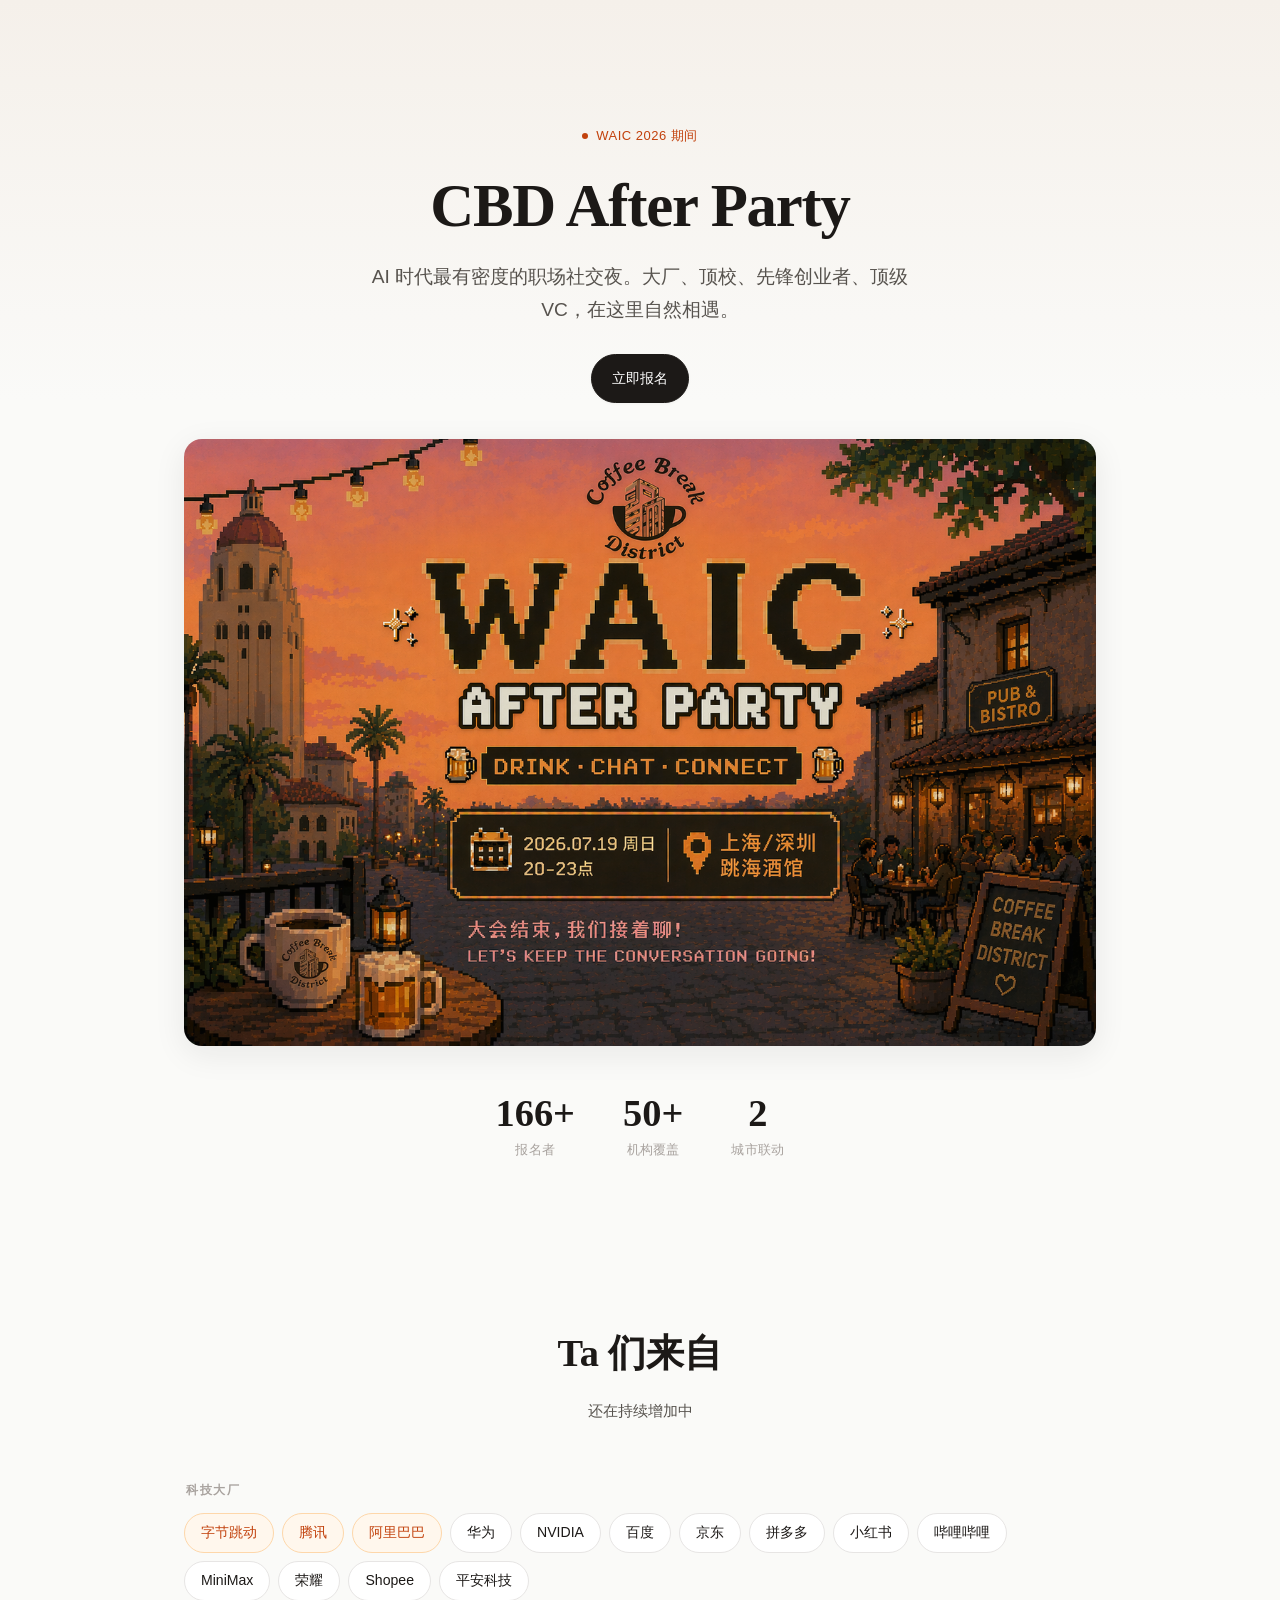
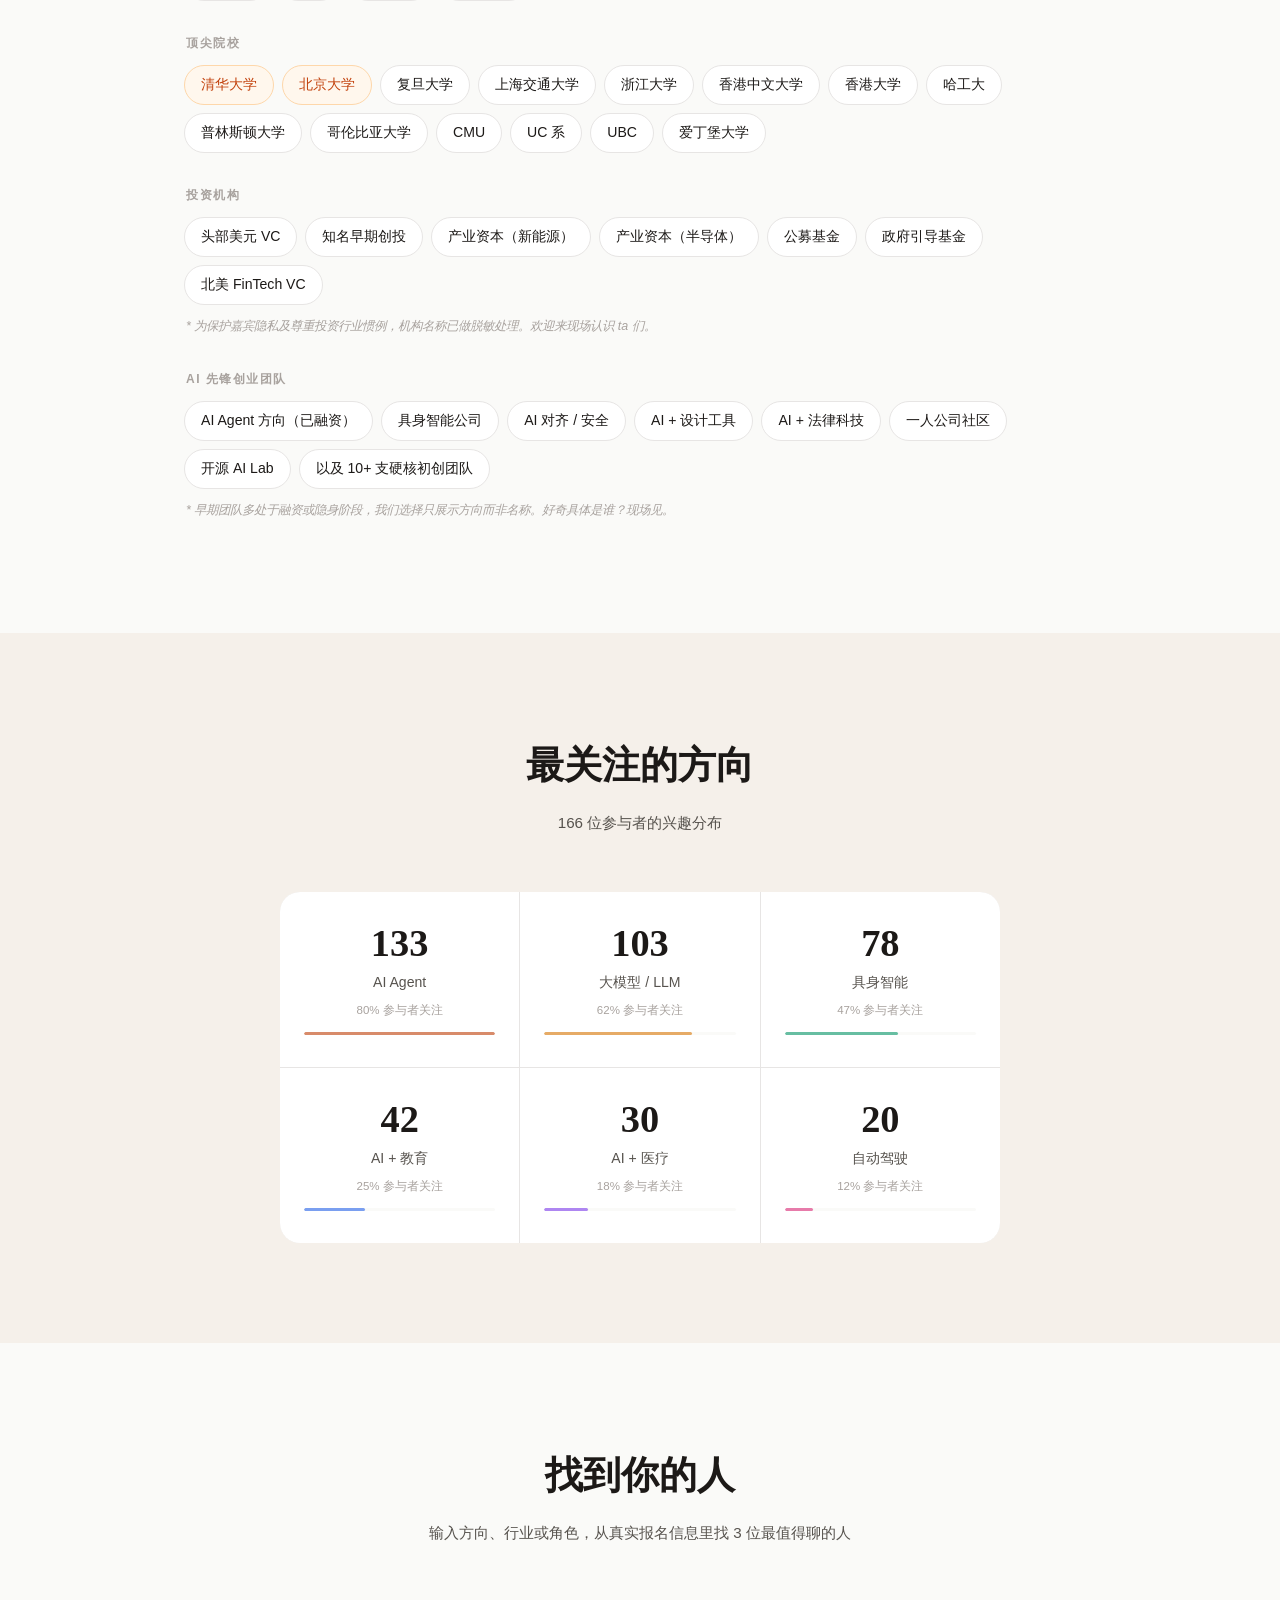
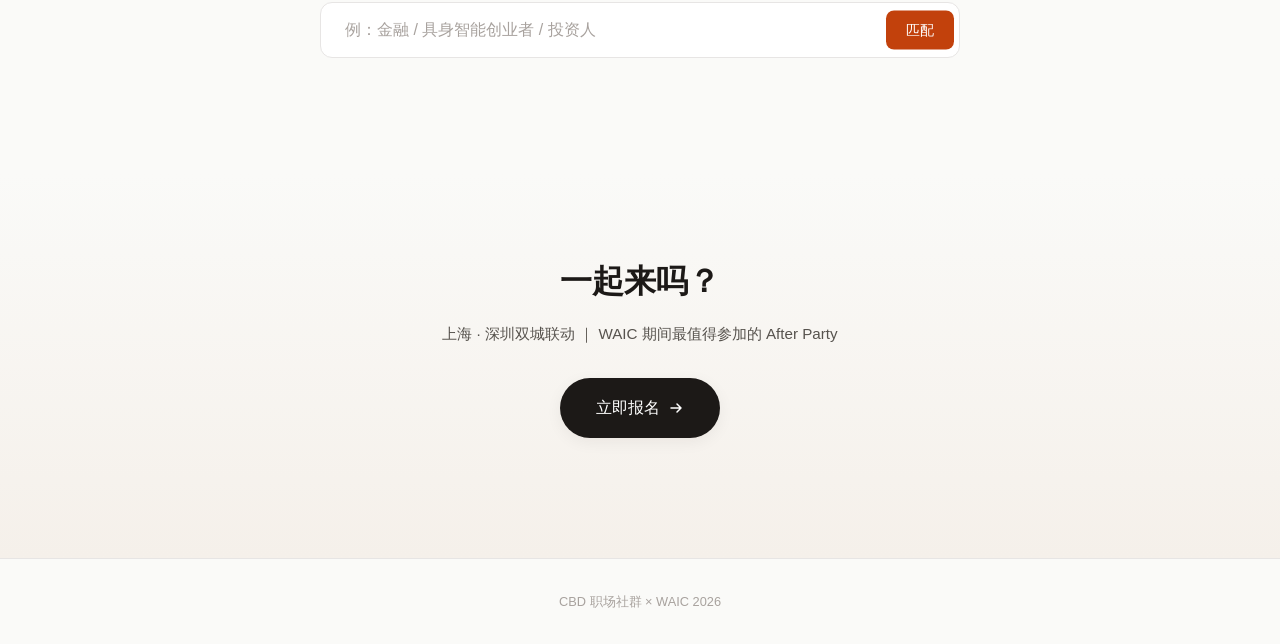
==== commit 3c40f61e: "Remove matching explanation copy" ====
--- a/cbd_waic_party.html
+++ b/cbd_waic_party.html
@@ -937,7 +937,6 @@
         <input class="match-input" type="text" id="matchInput" placeholder="例：金融 / 具身智能创业者 / 投资人" />
         <button class="match-btn" id="matchBtn" onclick="doMatch()">匹配</button>
       </div>
-      <div class="match-hint">当前为本地关键词匹配：会扩展同义词并按公司、角色、兴趣、介绍、话题加权排序</div>
       <div class="match-results" id="matchResults"></div>
     </div>
   </div>
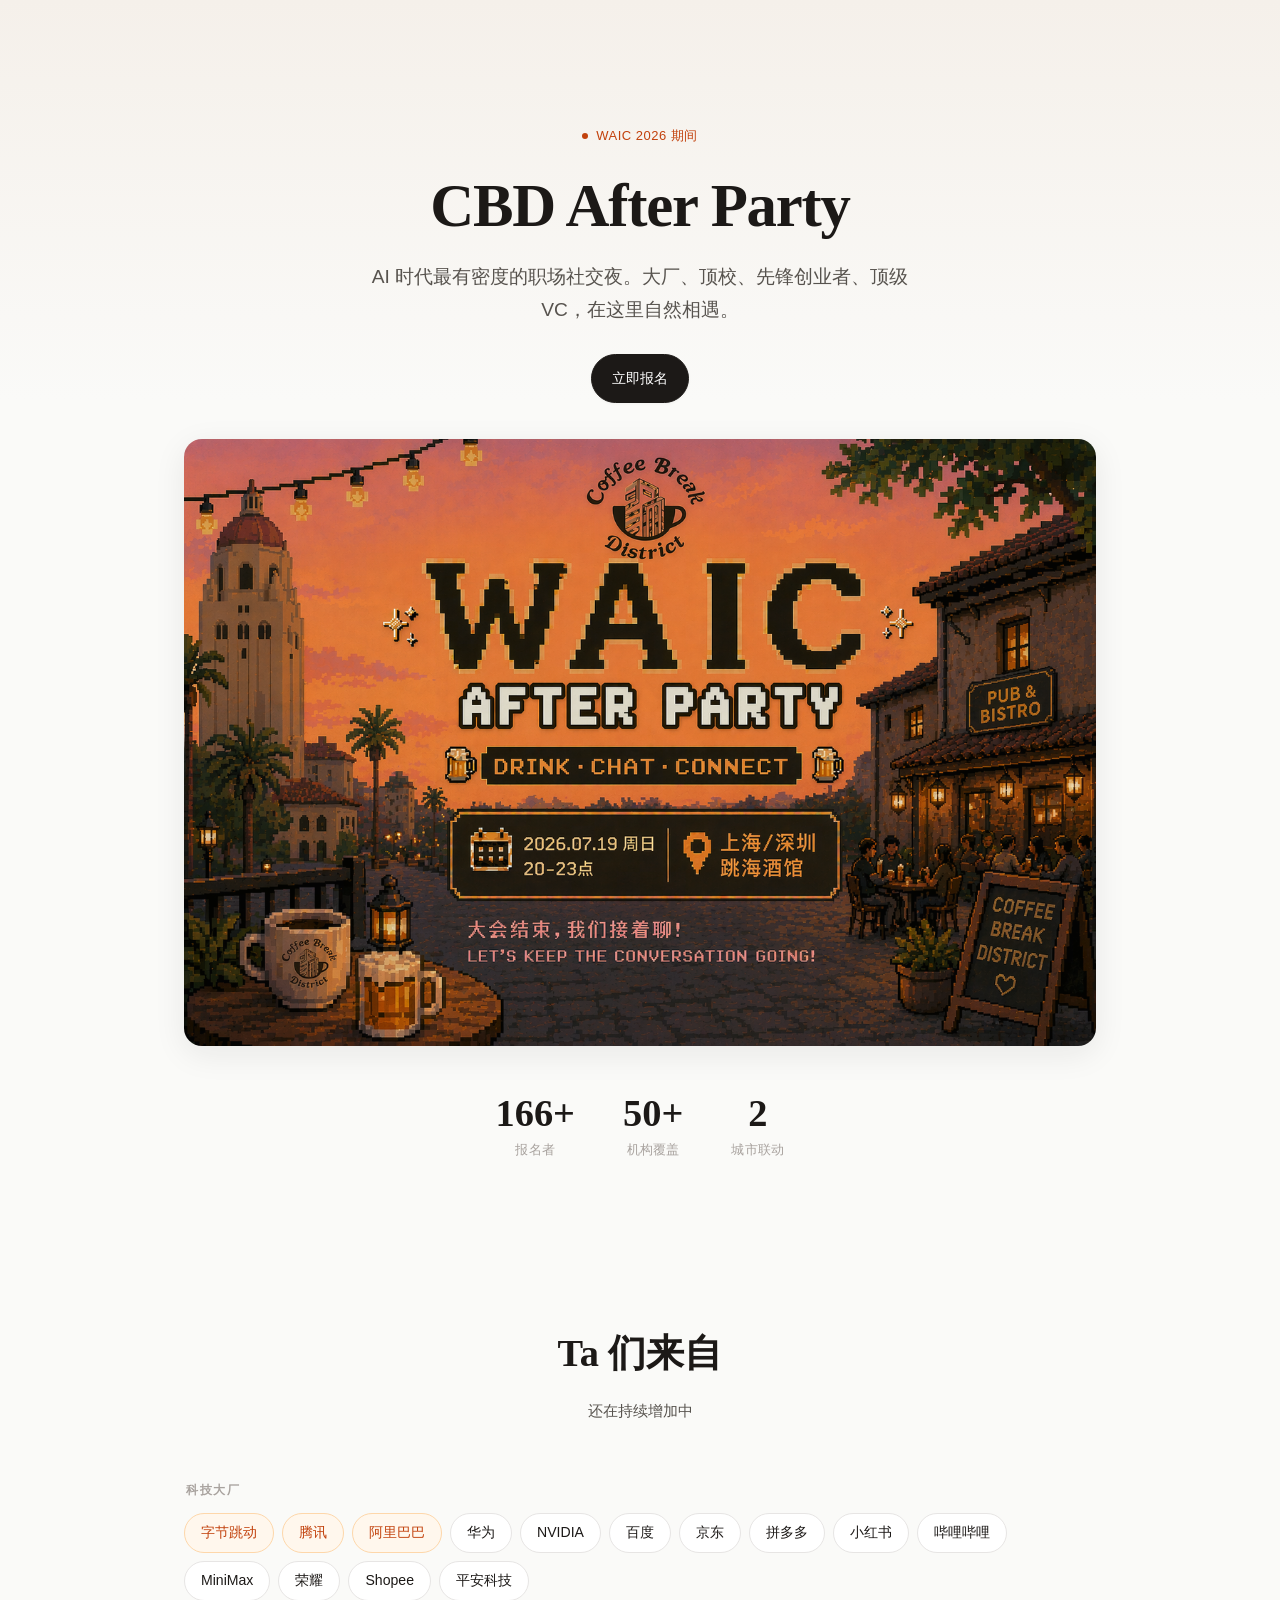
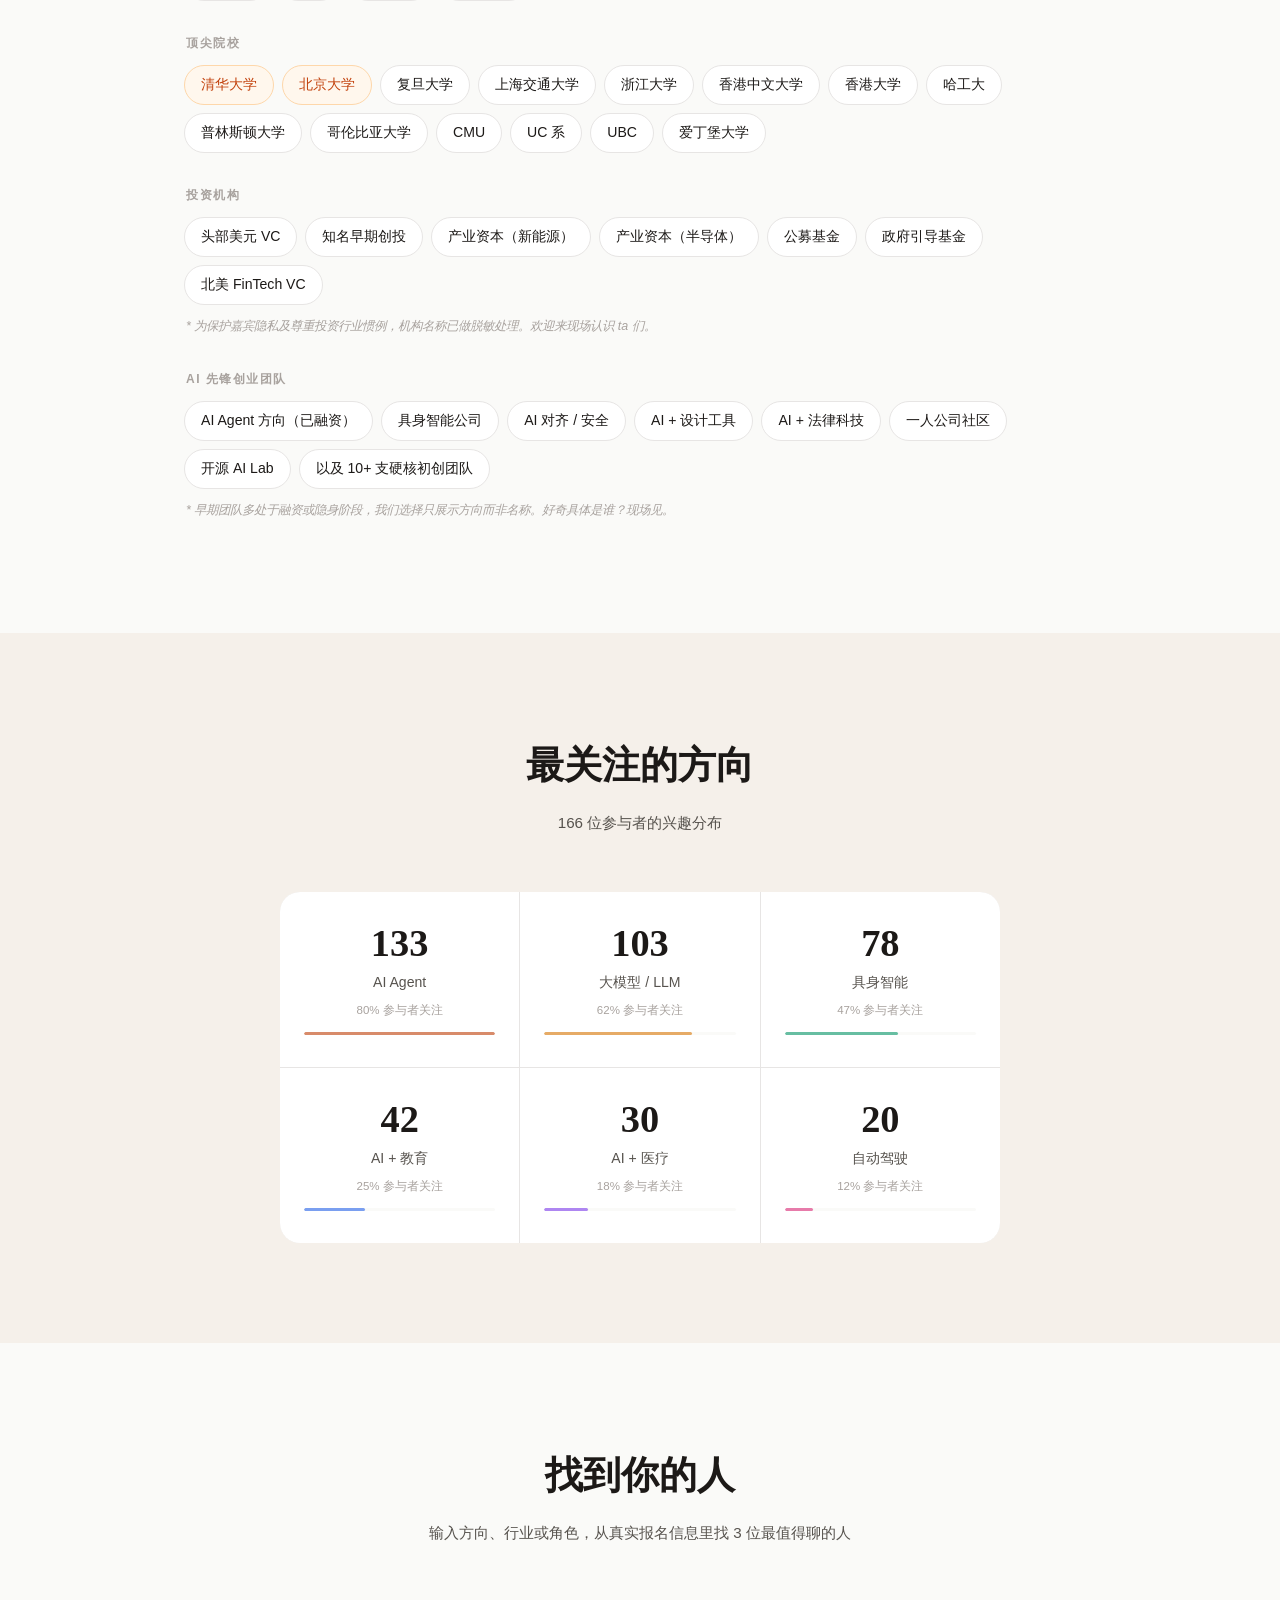
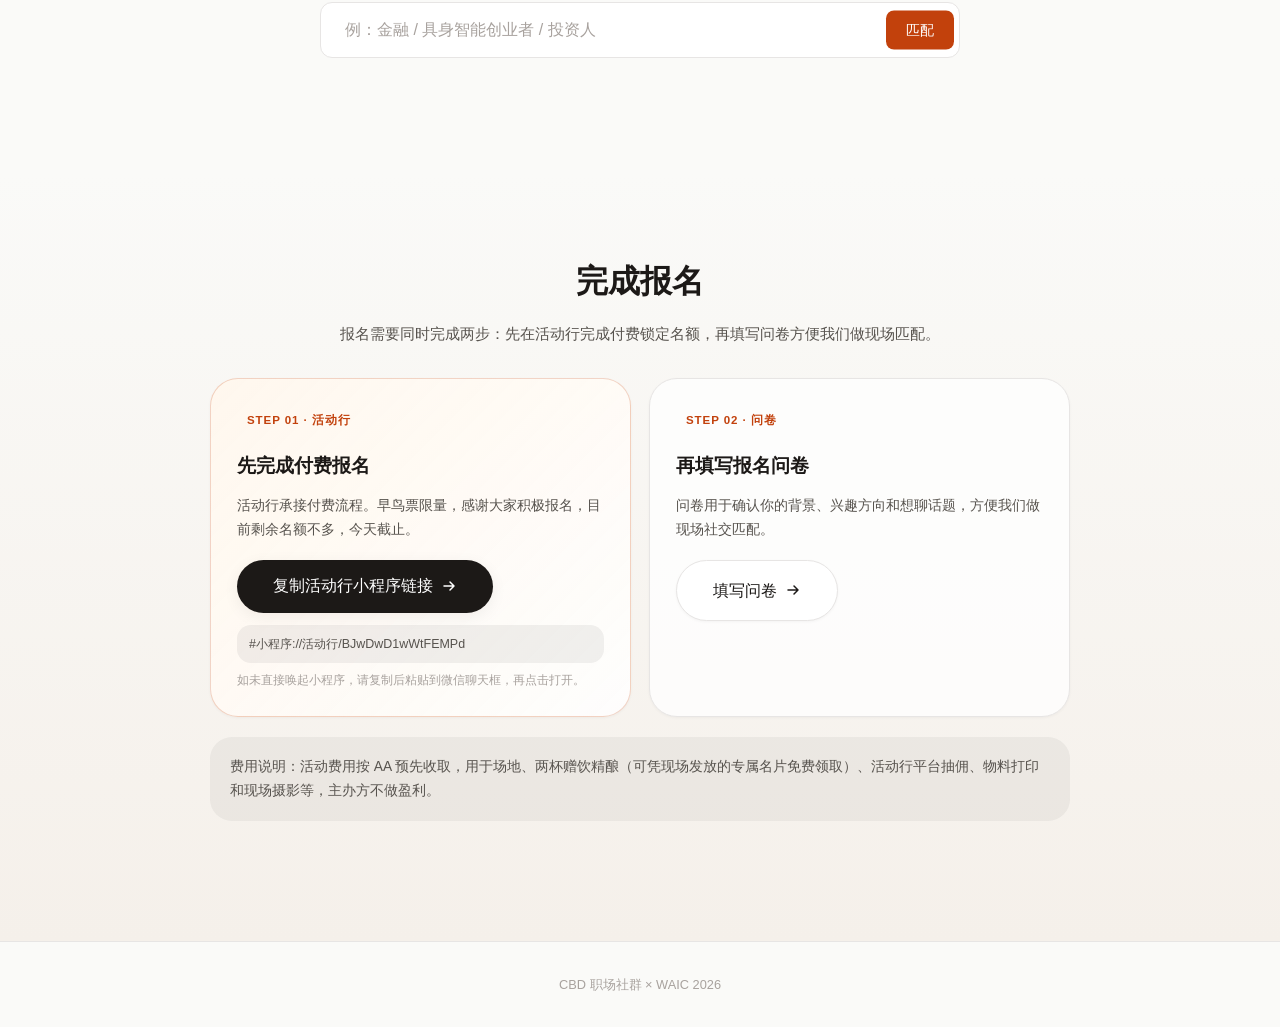
==== commit b915b5b9: "Add two-step signup CTA" ====
--- a/cbd_waic_party.html
+++ b/cbd_waic_party.html
@@ -576,6 +576,85 @@
   font-size: 0.95rem;
 }
 
+.signup-steps {
+  display: grid;
+  grid-template-columns: repeat(2, minmax(0, 1fr));
+  gap: 18px;
+  max-width: 860px;
+  margin: 30px auto 20px;
+  text-align: left;
+}
+
+.signup-card {
+  padding: 26px;
+  border: 1px solid var(--border);
+  border-radius: 28px;
+  background: rgba(255, 255, 255, 0.78);
+  box-shadow: var(--shadow-sm);
+}
+
+.signup-card.primary {
+  border-color: rgba(194, 65, 12, 0.22);
+  background:
+    linear-gradient(135deg, rgba(255, 247, 237, 0.96), rgba(255, 255, 255, 0.84));
+}
+
+.step-label {
+  display: inline-flex;
+  align-items: center;
+  padding: 5px 10px;
+  border-radius: 999px;
+  font-size: 0.72rem;
+  font-weight: 700;
+  letter-spacing: 0.08em;
+  text-transform: uppercase;
+  color: var(--accent);
+  background: var(--accent-soft);
+  margin-bottom: 14px;
+}
+
+.signup-card h3 {
+  font-size: 1.2rem;
+  margin-bottom: 10px;
+}
+
+.signup-card p {
+  max-width: none;
+  margin: 0 0 18px;
+  font-size: 0.9rem;
+  line-height: 1.7;
+}
+
+.mini-program-code {
+  padding: 10px 12px;
+  border-radius: 14px;
+  background: rgba(28, 25, 23, 0.06);
+  color: var(--text-secondary);
+  font-size: 0.78rem;
+  line-height: 1.45;
+  word-break: break-all;
+  margin-top: 12px;
+}
+
+.mini-program-tip {
+  color: var(--text-tertiary);
+  font-size: 0.76rem;
+  line-height: 1.55;
+  margin-top: 8px;
+}
+
+.fee-note {
+  max-width: 860px;
+  margin: 20px auto 0;
+  padding: 18px 20px;
+  border-radius: 22px;
+  background: rgba(28, 25, 23, 0.05);
+  color: var(--text-secondary);
+  font-size: 0.86rem;
+  line-height: 1.75;
+  text-align: left;
+}
+
 .cta-btn {
   display: inline-flex;
   align-items: center;
@@ -594,6 +673,13 @@
   box-shadow: var(--shadow-md);
 }
 
+.cta-btn.secondary {
+  color: var(--text);
+  background: white;
+  border: 1px solid var(--border);
+  box-shadow: var(--shadow-sm);
+}
+
 .cta-btn:hover {
   transform: translateY(-2px);
   box-shadow: var(--shadow-lg);
@@ -746,10 +832,35 @@
     padding: 52px 16px 74px;
   }
   .cta-section p {
-    max-width: 300px;
+    max-width: 330px;
     margin: 0 auto 24px;
     font-size: 0.88rem;
     line-height: 1.55;
+  }
+  .signup-steps {
+    grid-template-columns: 1fr;
+    gap: 14px;
+    margin: 24px auto 16px;
+  }
+  .signup-card {
+    padding: 20px;
+    border-radius: 22px;
+  }
+  .signup-card h3 {
+    font-size: 1.05rem;
+  }
+  .signup-card p {
+    max-width: none;
+    margin-bottom: 16px;
+    font-size: 0.84rem;
+  }
+  .fee-note {
+    padding: 16px;
+    border-radius: 18px;
+    font-size: 0.8rem;
+  }
+  .mini-program-code {
+    font-size: 0.72rem;
   }
   .cta-btn {
     padding: 14px 30px;
@@ -776,7 +887,7 @@
     <h1>CBD After Party</h1>
     <p class="hero-subtitle">AI 时代最有密度的职场社交夜。大厂、顶校、先锋创业者、顶级 VC，在这里自然相遇。</p>
     <div class="hero-actions">
-      <a class="hero-link primary" href="https://my.feishu.cn/share/base/form/shrcnIm2QblmXOEDiOgvTjqrLlb" target="_blank" rel="noopener">立即报名</a>
+      <a class="hero-link primary" href="#signup">立即报名</a>
     </div>
     <img src="image.png" alt="CBD WAIC After Party" class="hero-banner" />
     <div class="hero-stats">
@@ -943,13 +1054,32 @@
 </section>
 
 <!-- CTA -->
-<section class="cta-section reveal">
-  <h2>一起来吗？</h2>
-  <p>上海 · 深圳双城联动 ｜ WAIC 期间最值得参加的 After Party</p>
-  <a class="cta-btn" href="https://my.feishu.cn/share/base/form/shrcnIm2QblmXOEDiOgvTjqrLlb" target="_blank" rel="noopener" aria-label="打开飞书报名表">
-    立即报名
-    <svg viewBox="0 0 16 16" fill="none" stroke="currentColor" stroke-width="1.5" stroke-linecap="round" stroke-linejoin="round"><path d="M3 8h10M9 4l4 4-4 4"/></svg>
-  </a>
+<section class="cta-section reveal" id="signup">
+  <h2>完成报名</h2>
+  <p>报名需要同时完成两步：先在活动行完成付费锁定名额，再填写问卷方便我们做现场匹配。</p>
+  <div class="signup-steps">
+    <div class="signup-card primary">
+      <div class="step-label">Step 01 · 活动行</div>
+      <h3>先完成付费报名</h3>
+      <p>活动行承接付费流程。早鸟票限量，感谢大家积极报名，目前剩余名额不多，今天截止。</p>
+      <button class="cta-btn" type="button" onclick="copyMiniProgramLink(this)" aria-label="复制活动行小程序链接">
+        复制活动行小程序链接
+        <svg viewBox="0 0 16 16" fill="none" stroke="currentColor" stroke-width="1.5" stroke-linecap="round" stroke-linejoin="round"><path d="M3 8h10M9 4l4 4-4 4"/></svg>
+      </button>
+      <div class="mini-program-code" id="miniProgramCode">#小程序://活动行/BJwDwD1wWtFEMPd</div>
+      <div class="mini-program-tip">如未直接唤起小程序，请复制后粘贴到微信聊天框，再点击打开。</div>
+    </div>
+    <div class="signup-card">
+      <div class="step-label">Step 02 · 问卷</div>
+      <h3>再填写报名问卷</h3>
+      <p>问卷用于确认你的背景、兴趣方向和想聊话题，方便我们做现场社交匹配。</p>
+      <a class="cta-btn secondary" href="https://my.feishu.cn/share/base/form/shrcnIm2QblmXOEDiOgvTjqrLlb" target="_blank" rel="noopener" aria-label="打开飞书报名表">
+        填写问卷
+        <svg viewBox="0 0 16 16" fill="none" stroke="currentColor" stroke-width="1.5" stroke-linecap="round" stroke-linejoin="round"><path d="M3 8h10M9 4l4 4-4 4"/></svg>
+      </a>
+    </div>
+  </div>
+  <div class="fee-note">费用说明：活动费用按 AA 预先收取，用于场地、两杯赠饮精酿（可凭现场发放的专属名片免费领取）、活动行平台抽佣、物料打印和现场摄影等，主办方不做盈利。</div>
 </section>
 
 <footer class="footer">
@@ -957,6 +1087,45 @@
 </footer>
 
 <script>
+const MINI_PROGRAM_LINK = '#小程序://活动行/BJwDwD1wWtFEMPd';
+
+async function copyMiniProgramLink(button) {
+  try {
+    let copied = false;
+    if (navigator.clipboard && window.isSecureContext) {
+      try {
+        await navigator.clipboard.writeText(MINI_PROGRAM_LINK);
+        copied = true;
+      } catch (e) {
+        copied = false;
+      }
+    }
+
+    if (!copied) {
+      const textarea = document.createElement('textarea');
+      textarea.value = MINI_PROGRAM_LINK;
+      textarea.setAttribute('readonly', '');
+      textarea.style.position = 'fixed';
+      textarea.style.left = '-9999px';
+      document.body.appendChild(textarea);
+      textarea.select();
+      copied = document.execCommand('copy');
+      document.body.removeChild(textarea);
+    }
+
+    if (!copied) throw new Error('copy failed');
+
+    const originalText = '复制活动行小程序链接';
+    button.childNodes[0].nodeValue = '已复制，去微信打开 ';
+    setTimeout(() => {
+      button.childNodes[0].nodeValue = originalText;
+    }, 2200);
+  } catch (e) {
+    const code = document.getElementById('miniProgramCode');
+    if (code) code.textContent = `${MINI_PROGRAM_LINK}（复制失败，请手动复制）`;
+  }
+}
+
 // ===== Scroll Reveal =====
 const revealObserver = new IntersectionObserver((entries) => {
   entries.forEach(entry => {
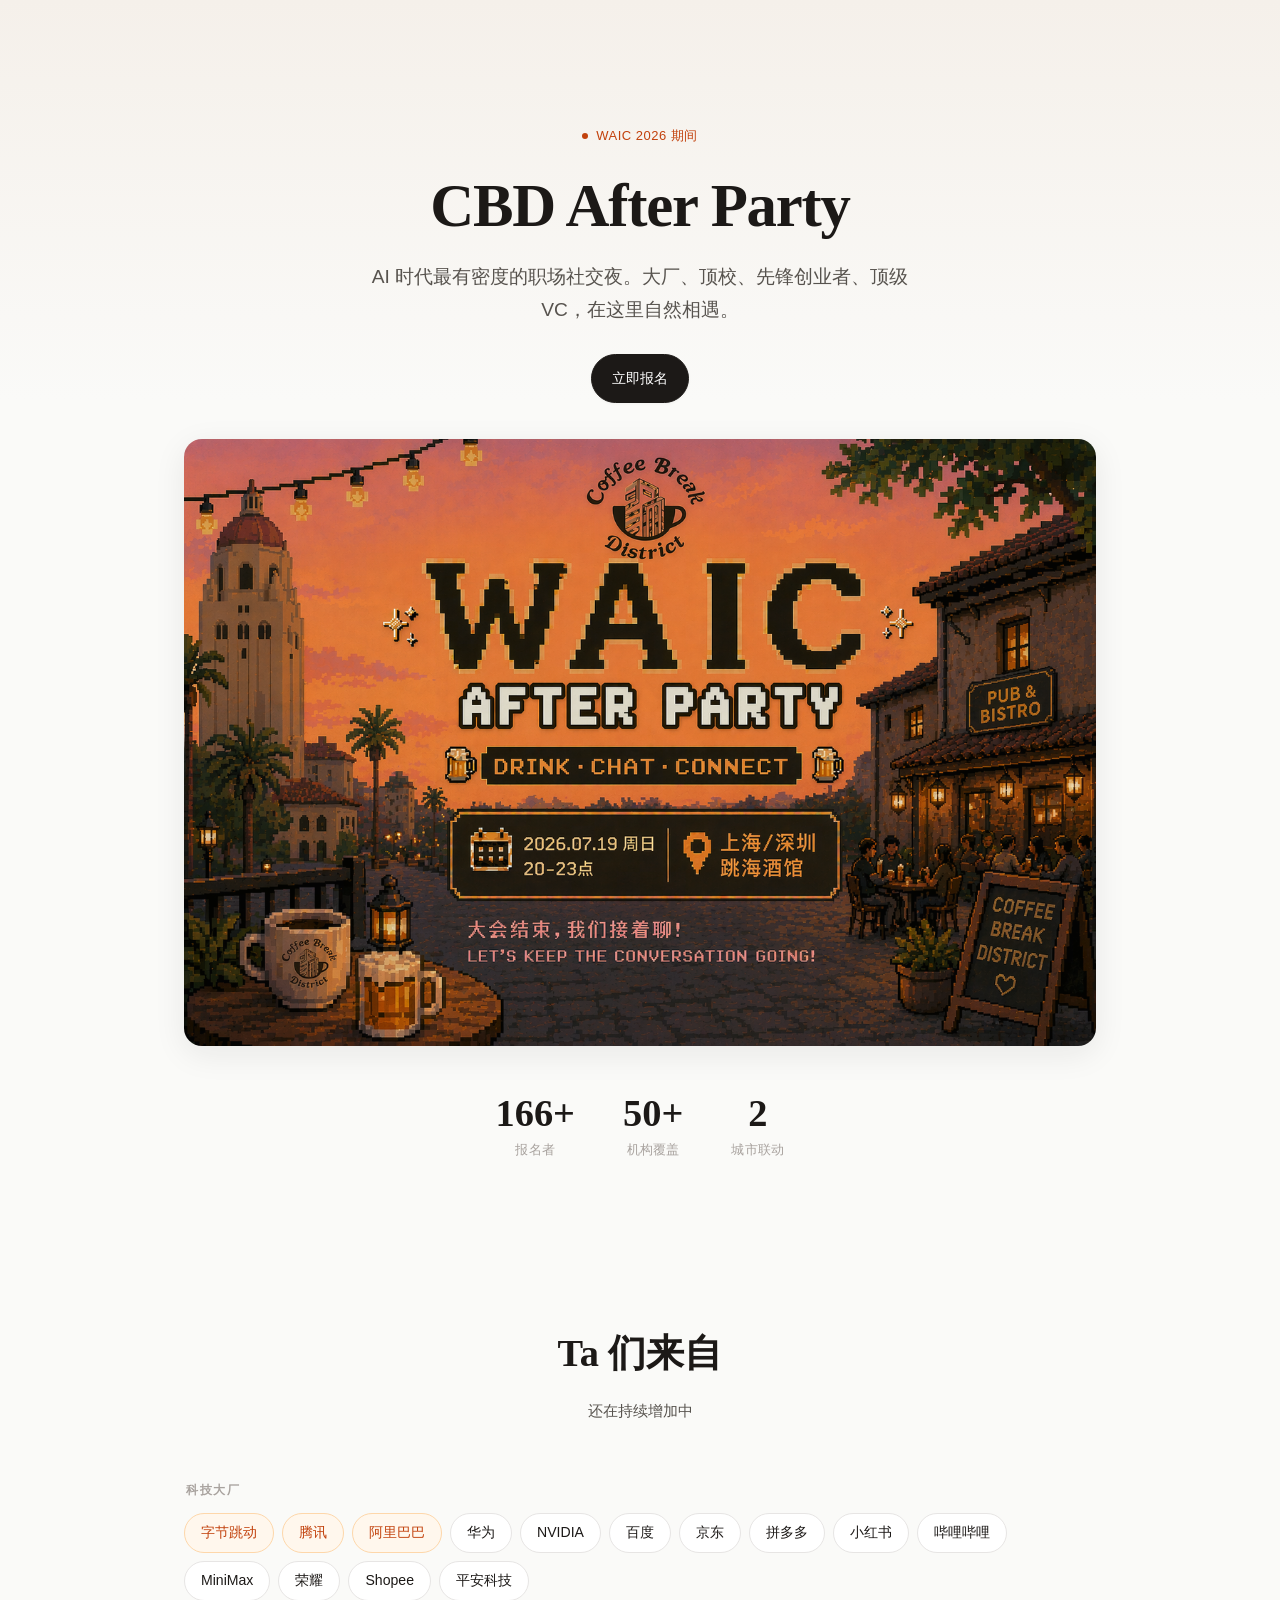
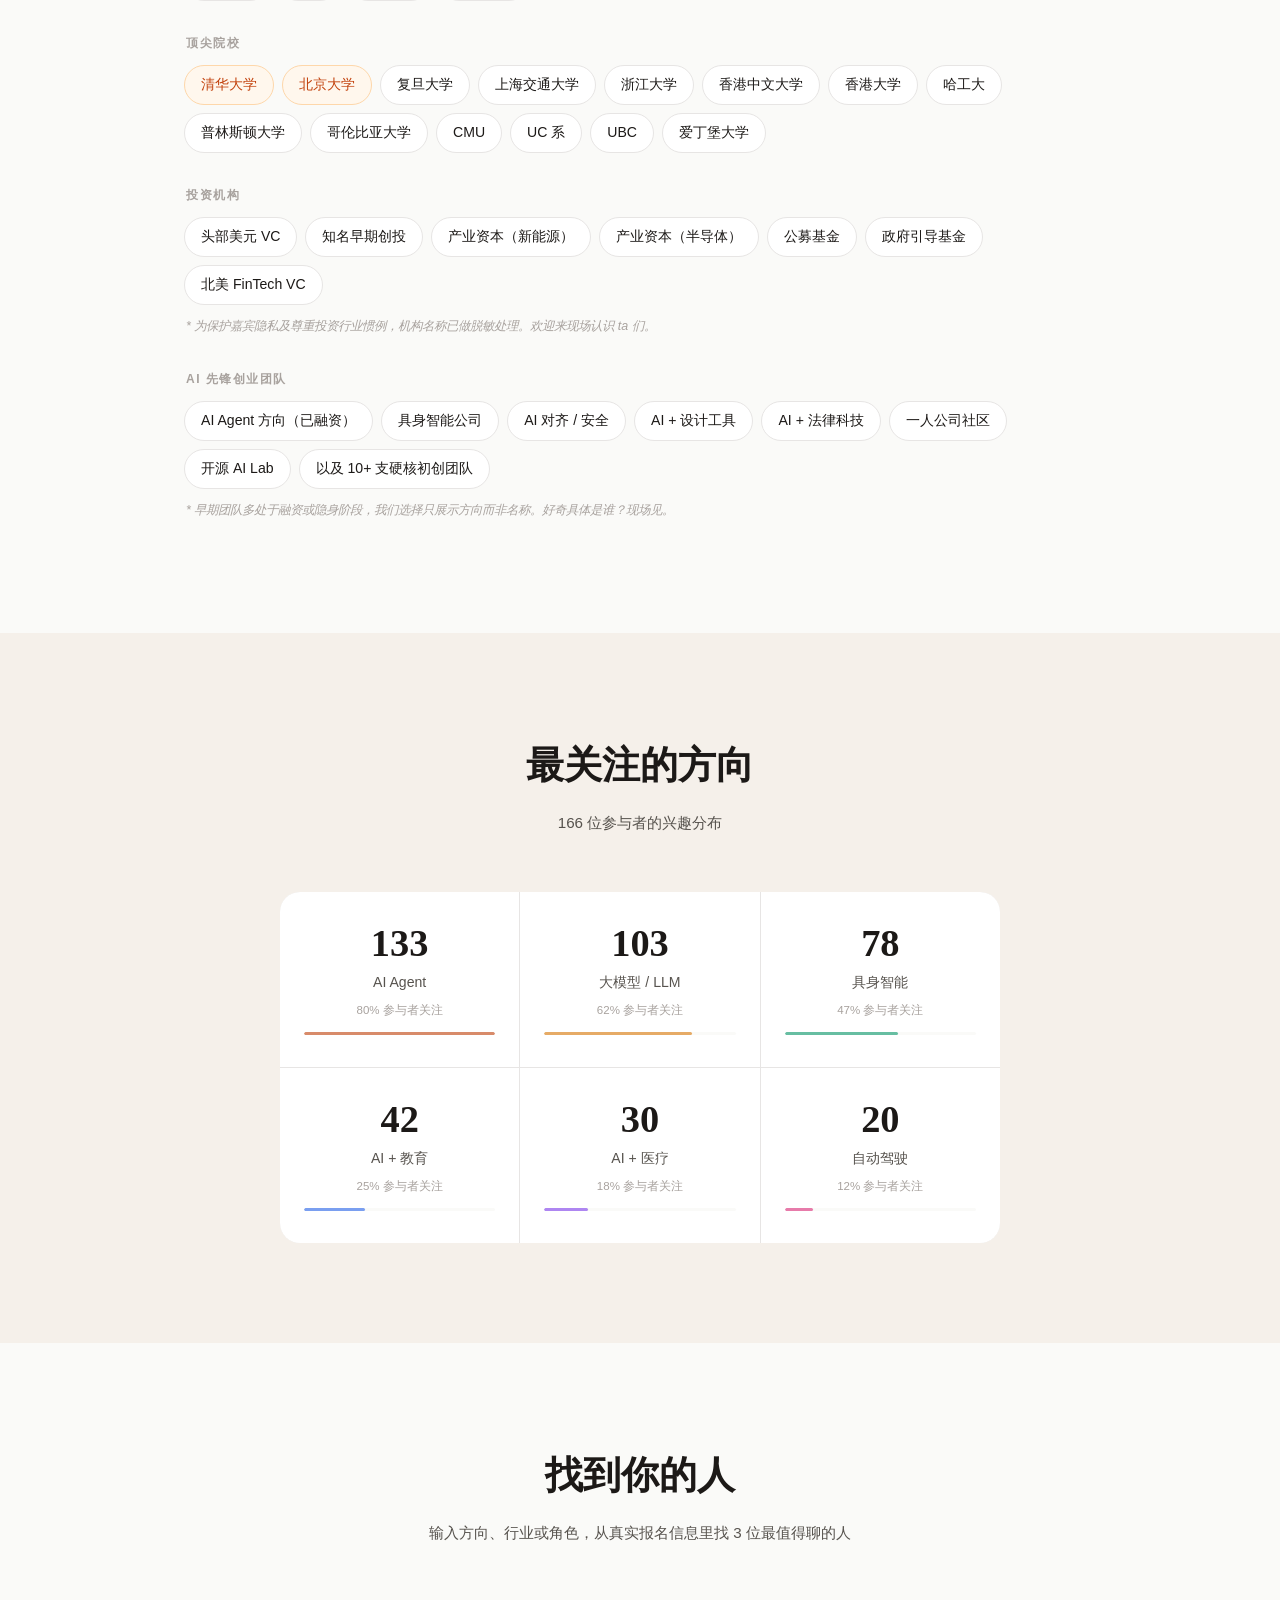
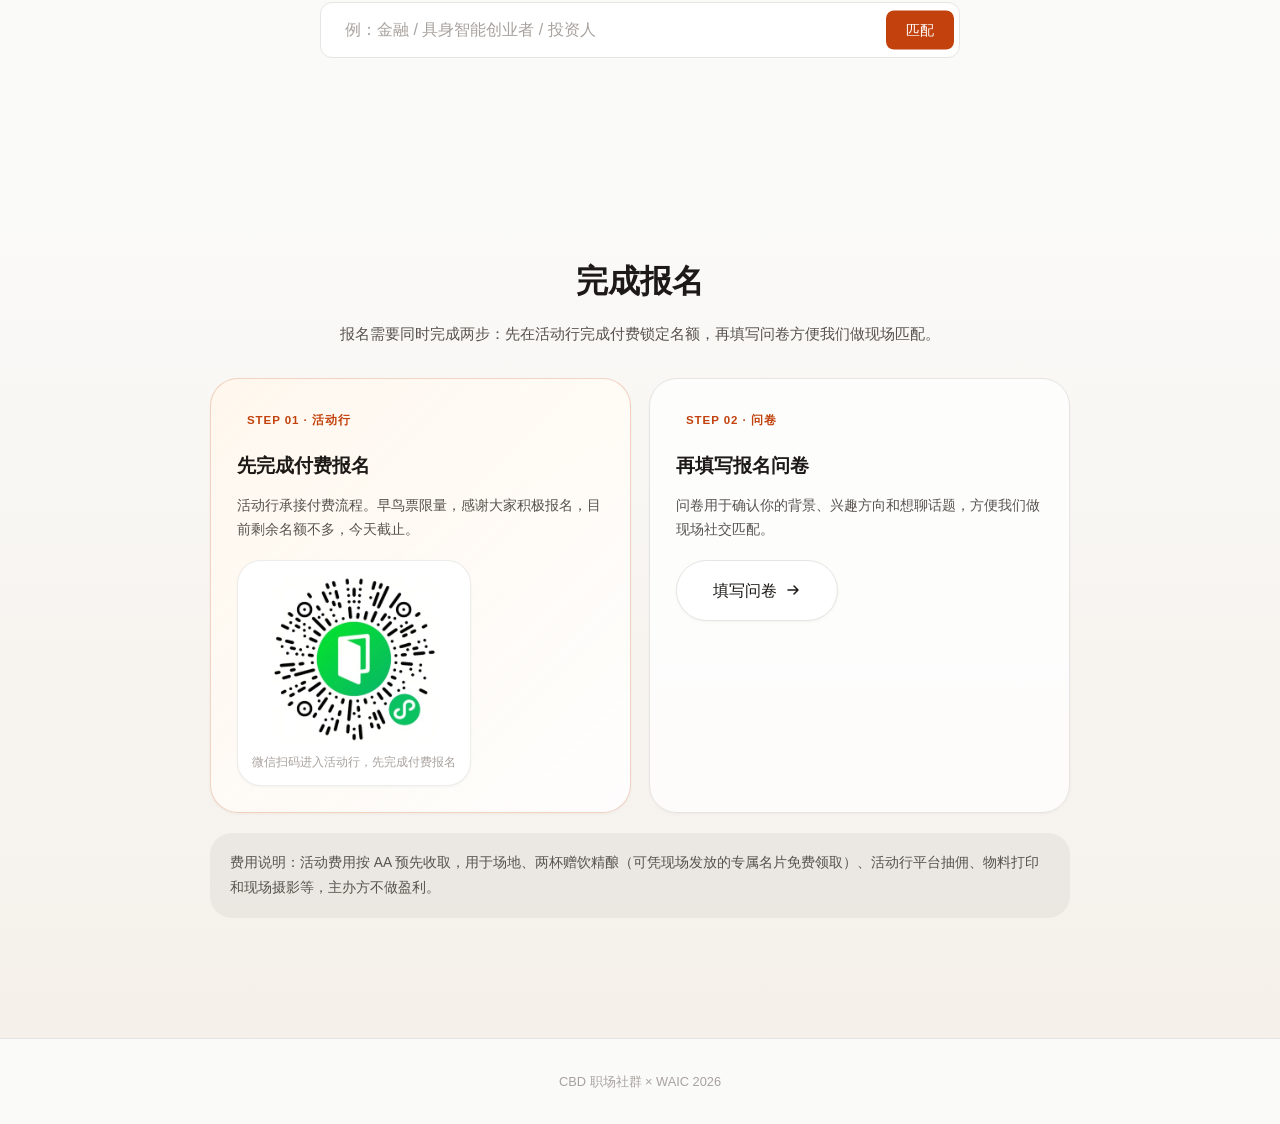
==== commit 3efced7d: "Use event QR code for signup" ====
--- a/cbd_waic_party.html
+++ b/cbd_waic_party.html
@@ -625,22 +625,31 @@
   line-height: 1.7;
 }
 
-.mini-program-code {
-  padding: 10px 12px;
-  border-radius: 14px;
-  background: rgba(28, 25, 23, 0.06);
-  color: var(--text-secondary);
-  font-size: 0.78rem;
-  line-height: 1.45;
-  word-break: break-all;
-  margin-top: 12px;
+.mini-program-qr-wrap {
+  display: inline-flex;
+  flex-direction: column;
+  align-items: center;
+  gap: 10px;
+  padding: 14px;
+  border-radius: 24px;
+  background: white;
+  border: 1px solid rgba(28, 25, 23, 0.08);
+  box-shadow: var(--shadow-sm);
+}
+
+.mini-program-qr {
+  width: 168px;
+  height: 168px;
+  display: block;
+  border-radius: 18px;
 }
 
 .mini-program-tip {
   color: var(--text-tertiary);
   font-size: 0.76rem;
   line-height: 1.55;
-  margin-top: 8px;
+  margin: 0;
+  text-align: center;
 }
 
 .fee-note {
@@ -859,8 +868,13 @@
     border-radius: 18px;
     font-size: 0.8rem;
   }
-  .mini-program-code {
-    font-size: 0.72rem;
+  .mini-program-qr-wrap {
+    width: 100%;
+    box-sizing: border-box;
+  }
+  .mini-program-qr {
+    width: min(168px, 70vw);
+    height: auto;
   }
   .cta-btn {
     padding: 14px 30px;
@@ -1062,12 +1076,10 @@
       <div class="step-label">Step 01 · 活动行</div>
       <h3>先完成付费报名</h3>
       <p>活动行承接付费流程。早鸟票限量，感谢大家积极报名，目前剩余名额不多，今天截止。</p>
-      <button class="cta-btn" type="button" onclick="copyMiniProgramLink(this)" aria-label="复制活动行小程序链接">
-        复制活动行小程序链接
-        <svg viewBox="0 0 16 16" fill="none" stroke="currentColor" stroke-width="1.5" stroke-linecap="round" stroke-linejoin="round"><path d="M3 8h10M9 4l4 4-4 4"/></svg>
-      </button>
-      <div class="mini-program-code" id="miniProgramCode">#小程序://活动行/BJwDwD1wWtFEMPd</div>
-      <div class="mini-program-tip">如未直接唤起小程序，请复制后粘贴到微信聊天框，再点击打开。</div>
+      <div class="mini-program-qr-wrap">
+        <img class="mini-program-qr" src="59531c8b-0a3b-4306-a3d8-502a3caac6d0.jpeg" alt="活动行小程序报名二维码" loading="lazy" />
+        <div class="mini-program-tip">微信扫码进入活动行，先完成付费报名</div>
+      </div>
     </div>
     <div class="signup-card">
       <div class="step-label">Step 02 · 问卷</div>
@@ -1087,45 +1099,6 @@
 </footer>
 
 <script>
-const MINI_PROGRAM_LINK = '#小程序://活动行/BJwDwD1wWtFEMPd';
-
-async function copyMiniProgramLink(button) {
-  try {
-    let copied = false;
-    if (navigator.clipboard && window.isSecureContext) {
-      try {
-        await navigator.clipboard.writeText(MINI_PROGRAM_LINK);
-        copied = true;
-      } catch (e) {
-        copied = false;
-      }
-    }
-
-    if (!copied) {
-      const textarea = document.createElement('textarea');
-      textarea.value = MINI_PROGRAM_LINK;
-      textarea.setAttribute('readonly', '');
-      textarea.style.position = 'fixed';
-      textarea.style.left = '-9999px';
-      document.body.appendChild(textarea);
-      textarea.select();
-      copied = document.execCommand('copy');
-      document.body.removeChild(textarea);
-    }
-
-    if (!copied) throw new Error('copy failed');
-
-    const originalText = '复制活动行小程序链接';
-    button.childNodes[0].nodeValue = '已复制，去微信打开 ';
-    setTimeout(() => {
-      button.childNodes[0].nodeValue = originalText;
-    }, 2200);
-  } catch (e) {
-    const code = document.getElementById('miniProgramCode');
-    if (code) code.textContent = `${MINI_PROGRAM_LINK}（复制失败，请手动复制）`;
-  }
-}
-
 // ===== Scroll Reveal =====
 const revealObserver = new IntersectionObserver((entries) => {
   entries.forEach(entry => {
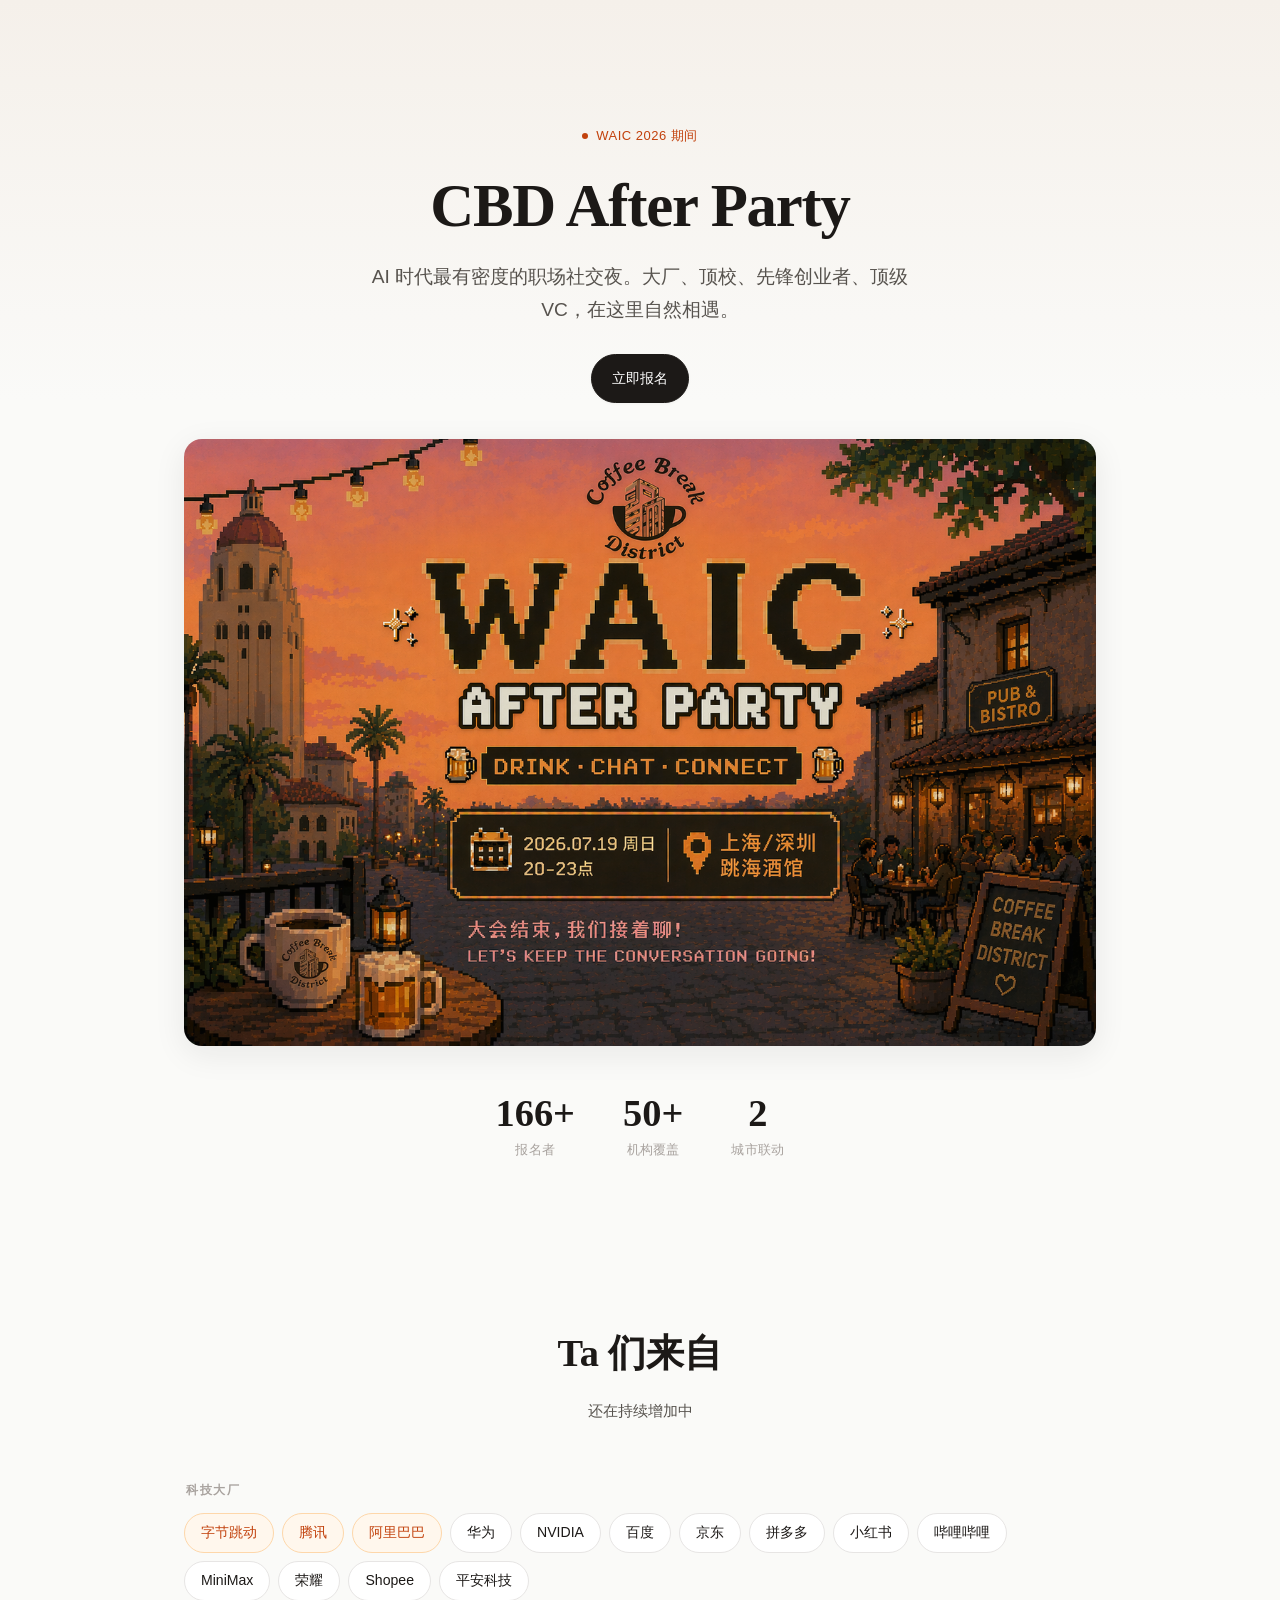
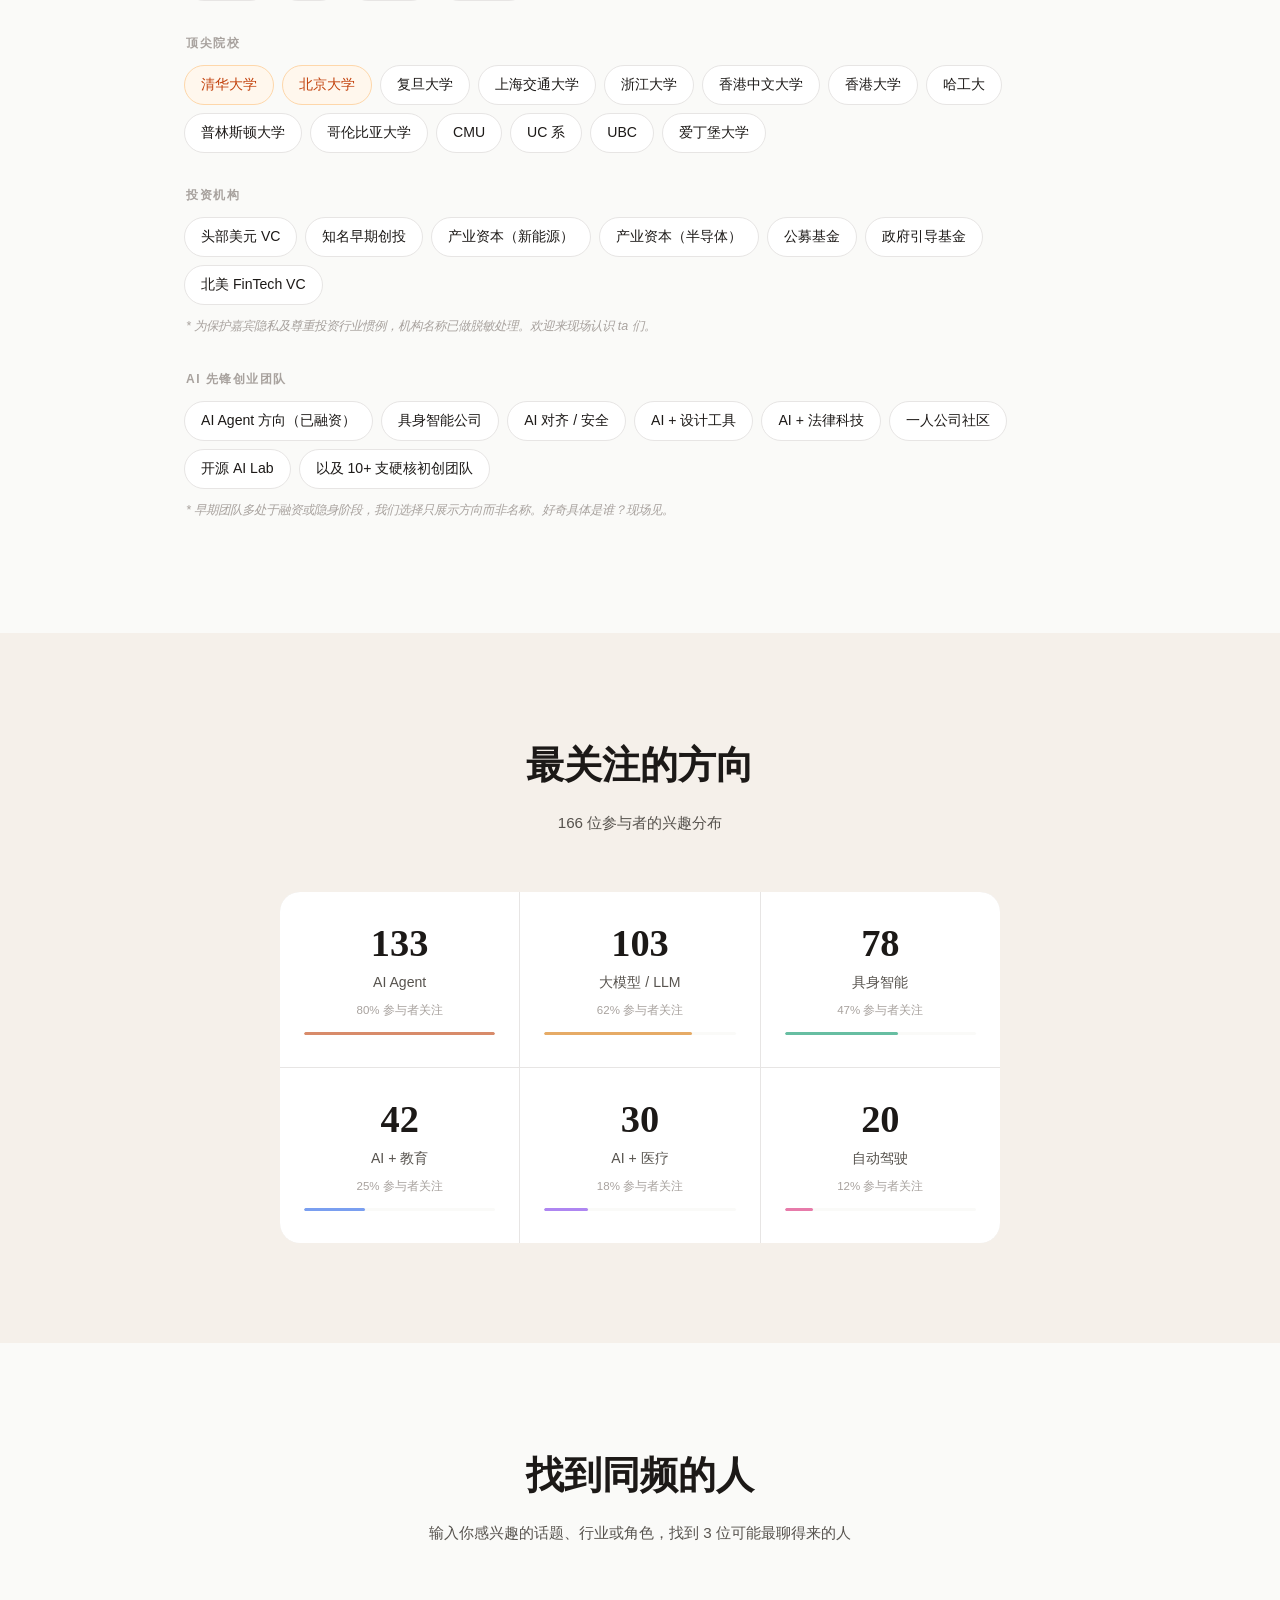
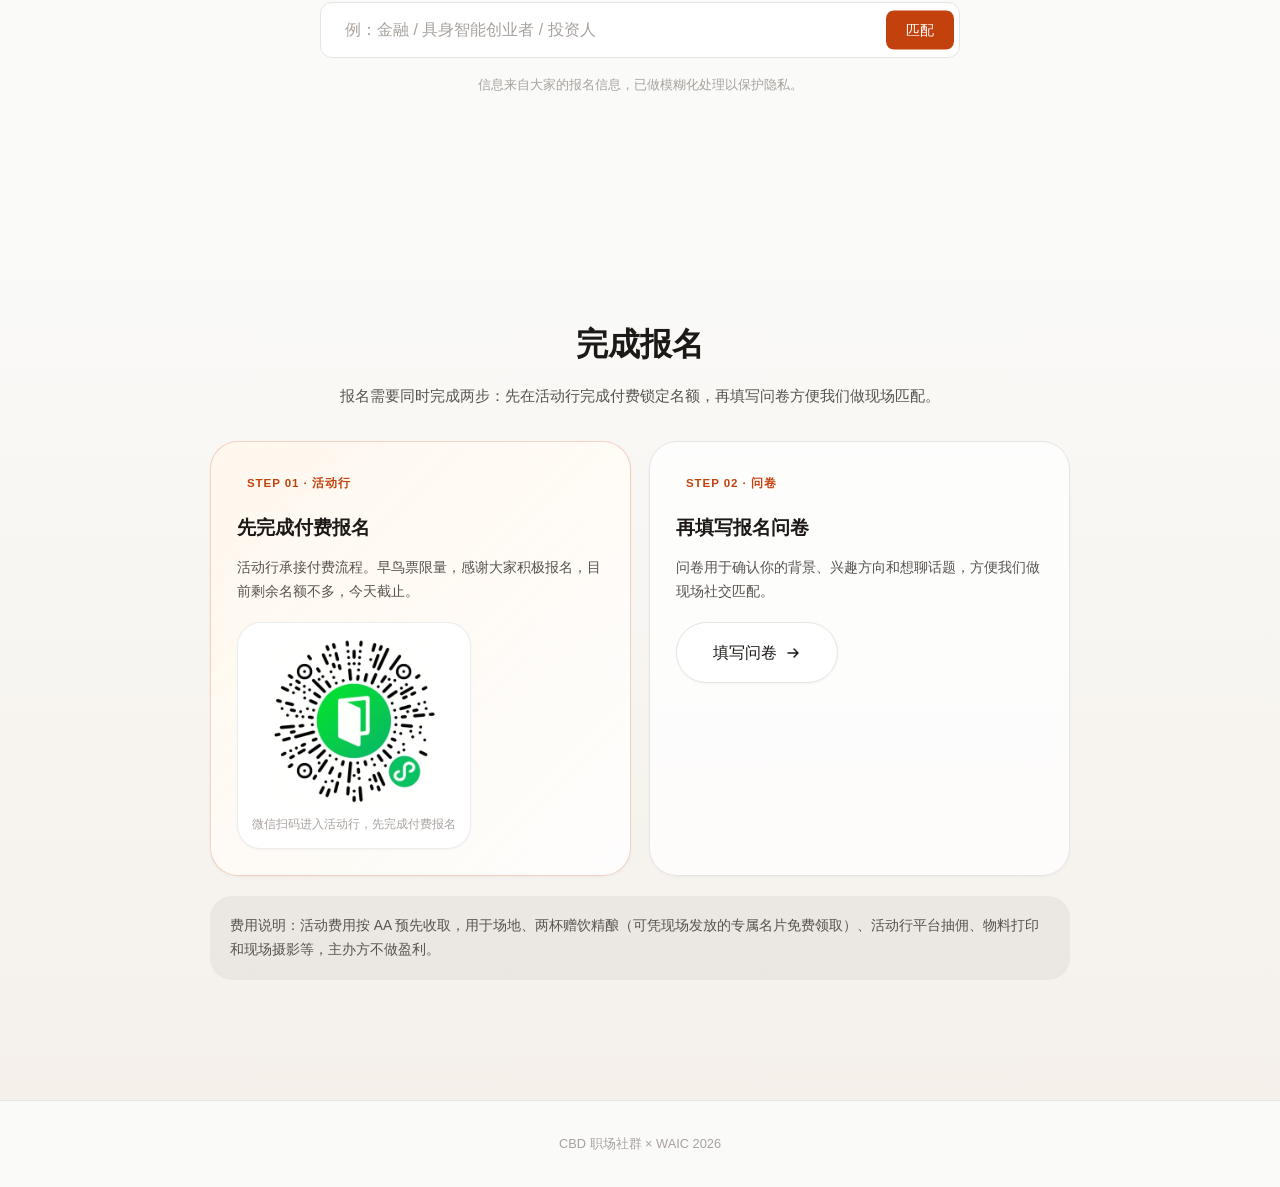
==== commit 473ba845: "Refine match copy and anonymize guest bio" ====
--- a/cbd_waic_party.html
+++ b/cbd_waic_party.html
@@ -1053,8 +1053,8 @@
 <section class="match-section">
   <div class="container">
     <div class="section-header reveal">
-      <h2>找到你的人</h2>
-      <p>输入方向、行业或角色，从真实报名信息里找 3 位最值得聊的人</p>
+      <h2>找到同频的人</h2>
+      <p>输入你感兴趣的话题、行业或角色，找到 3 位可能最聊得来的人</p>
     </div>
 
     <div class="match-box reveal">
@@ -1062,6 +1062,7 @@
         <input class="match-input" type="text" id="matchInput" placeholder="例：金融 / 具身智能创业者 / 投资人" />
         <button class="match-btn" id="matchBtn" onclick="doMatch()">匹配</button>
       </div>
+      <div class="match-hint">信息来自大家的报名信息，已做模糊化处理以保护隐私。</div>
       <div class="match-results" id="matchResults"></div>
     </div>
   </div>
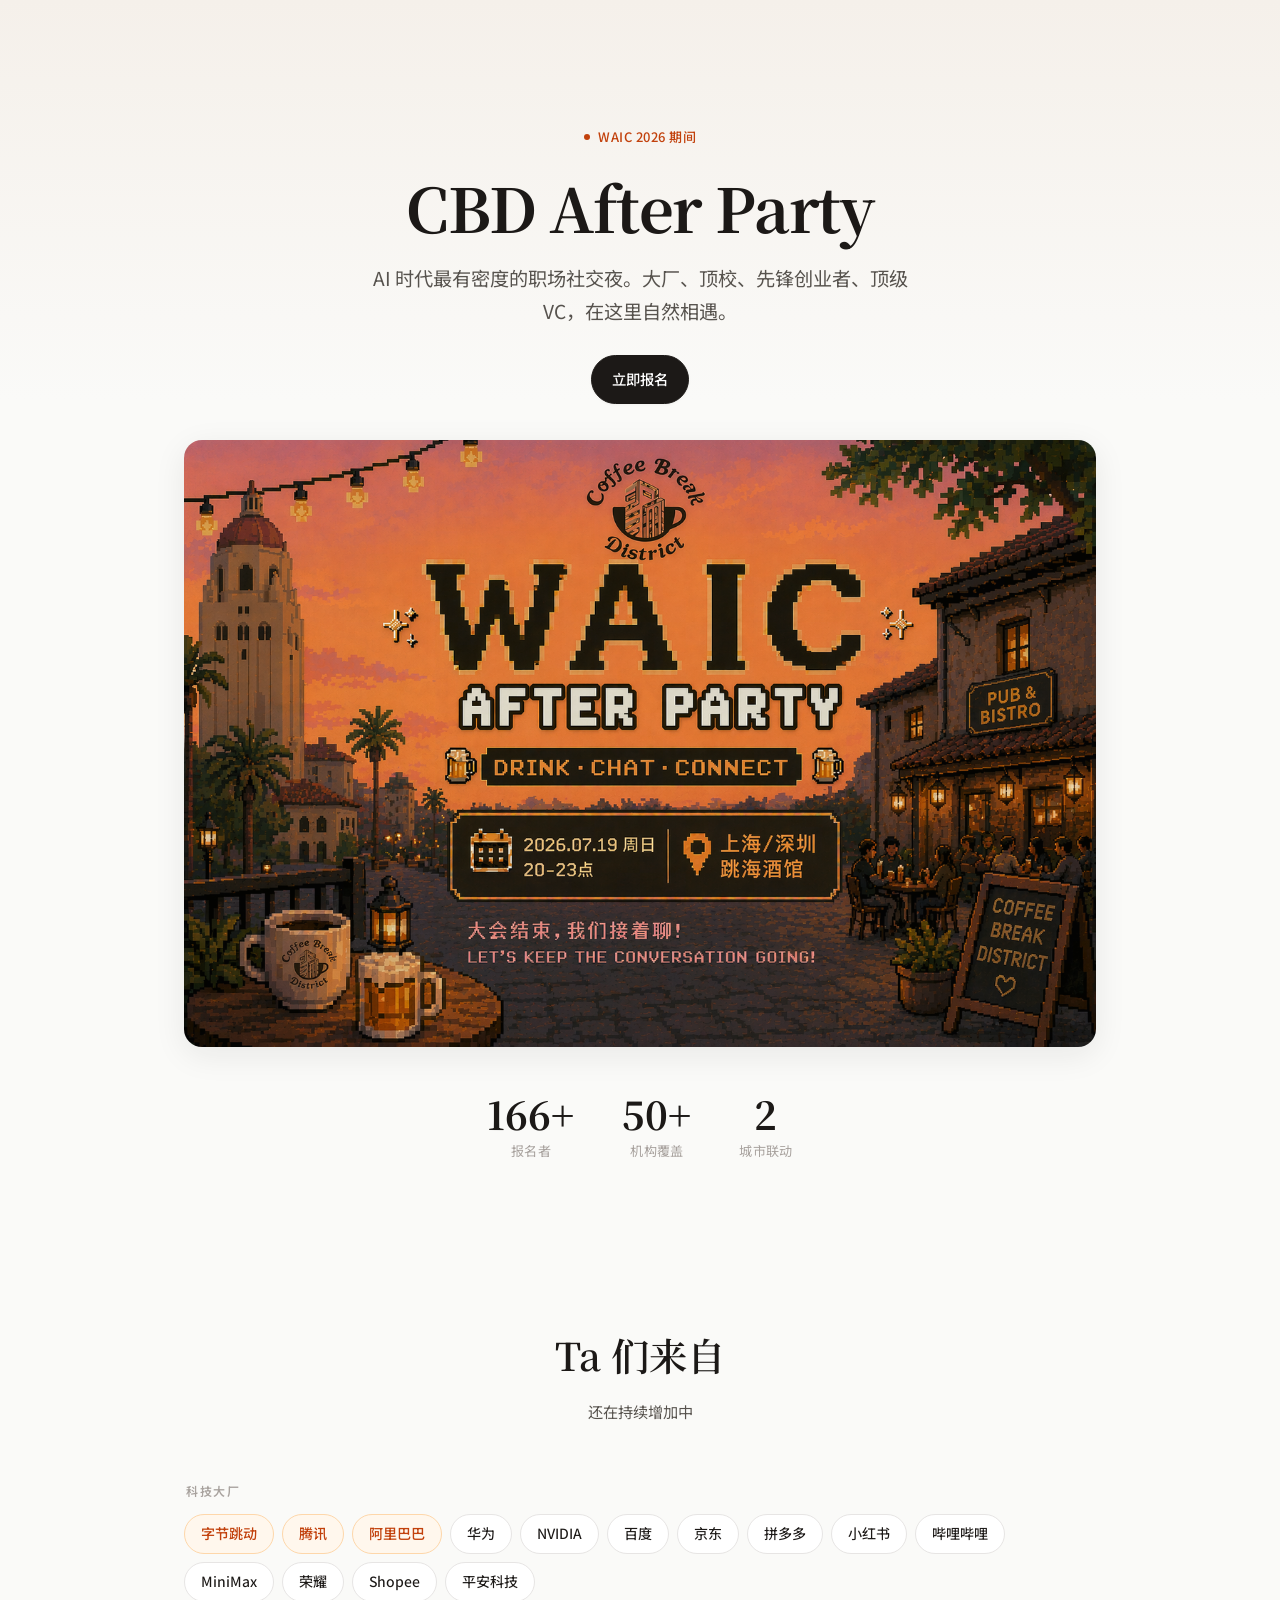
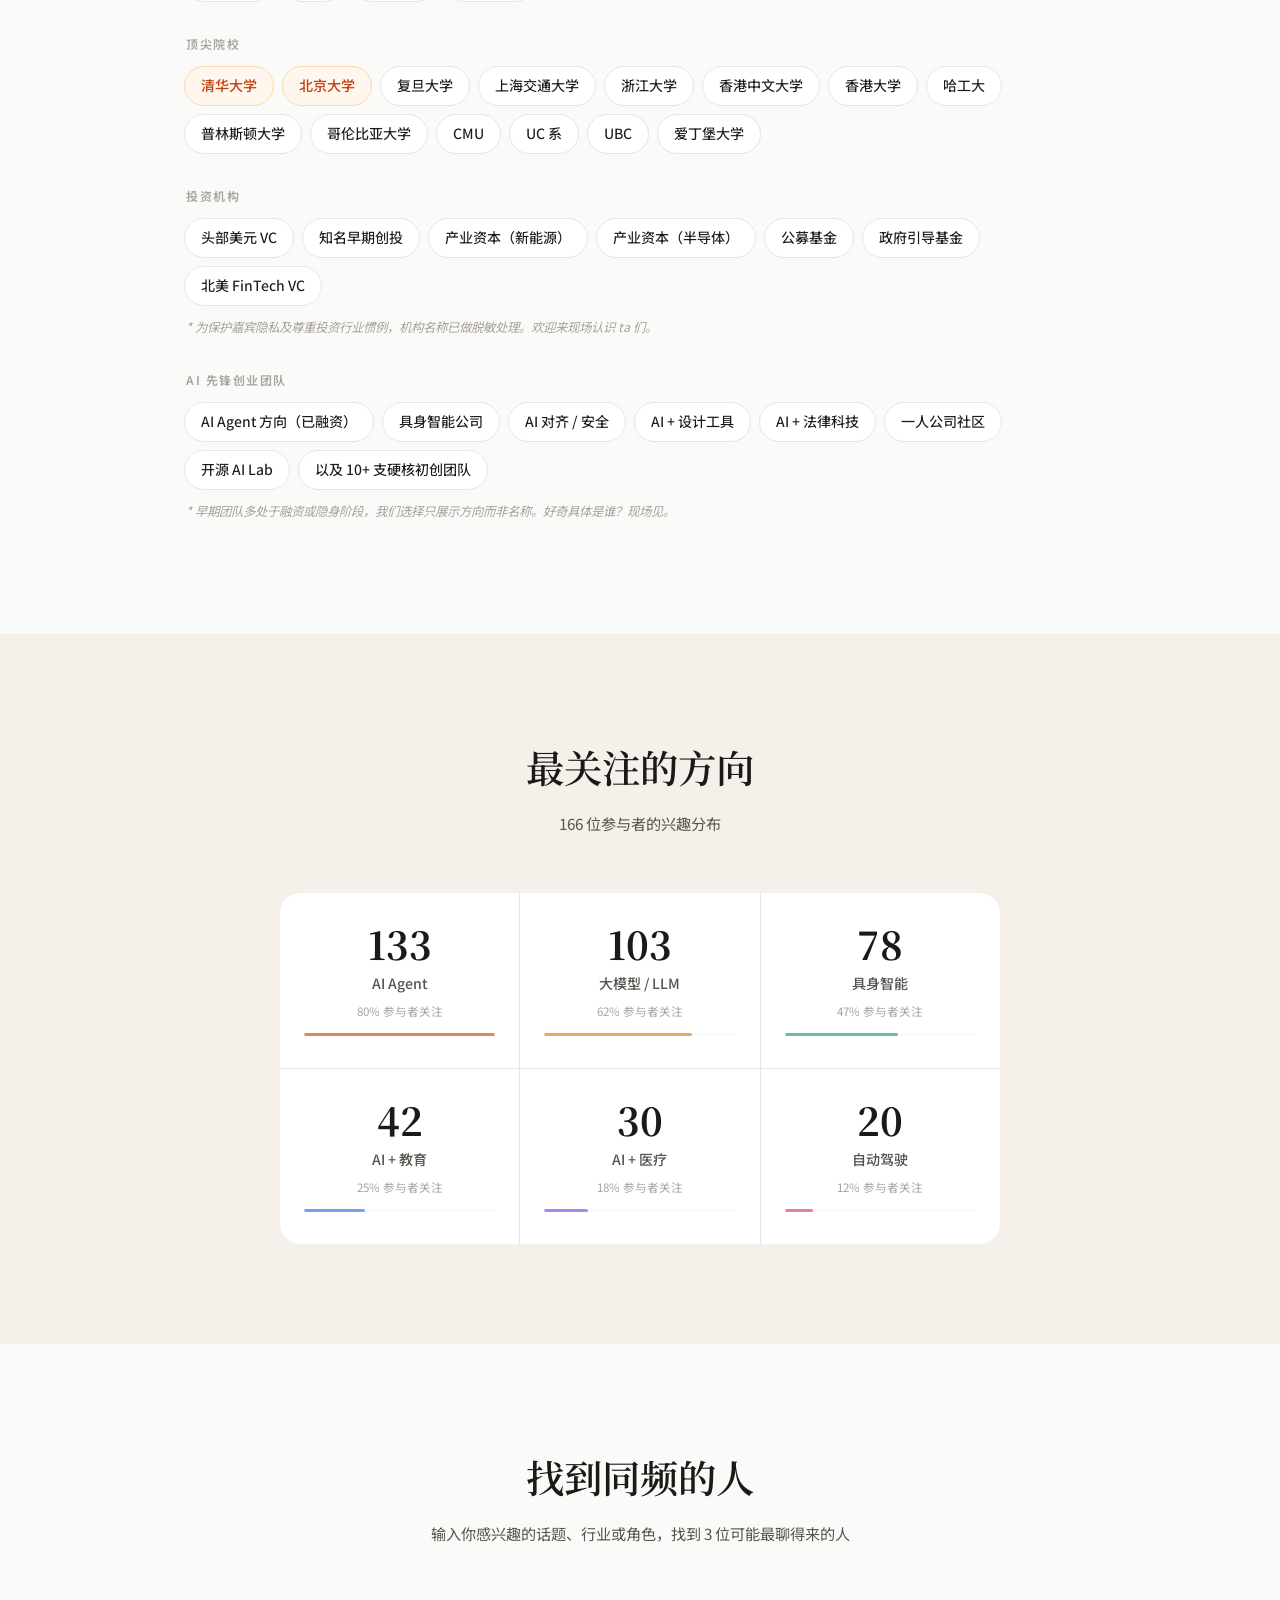
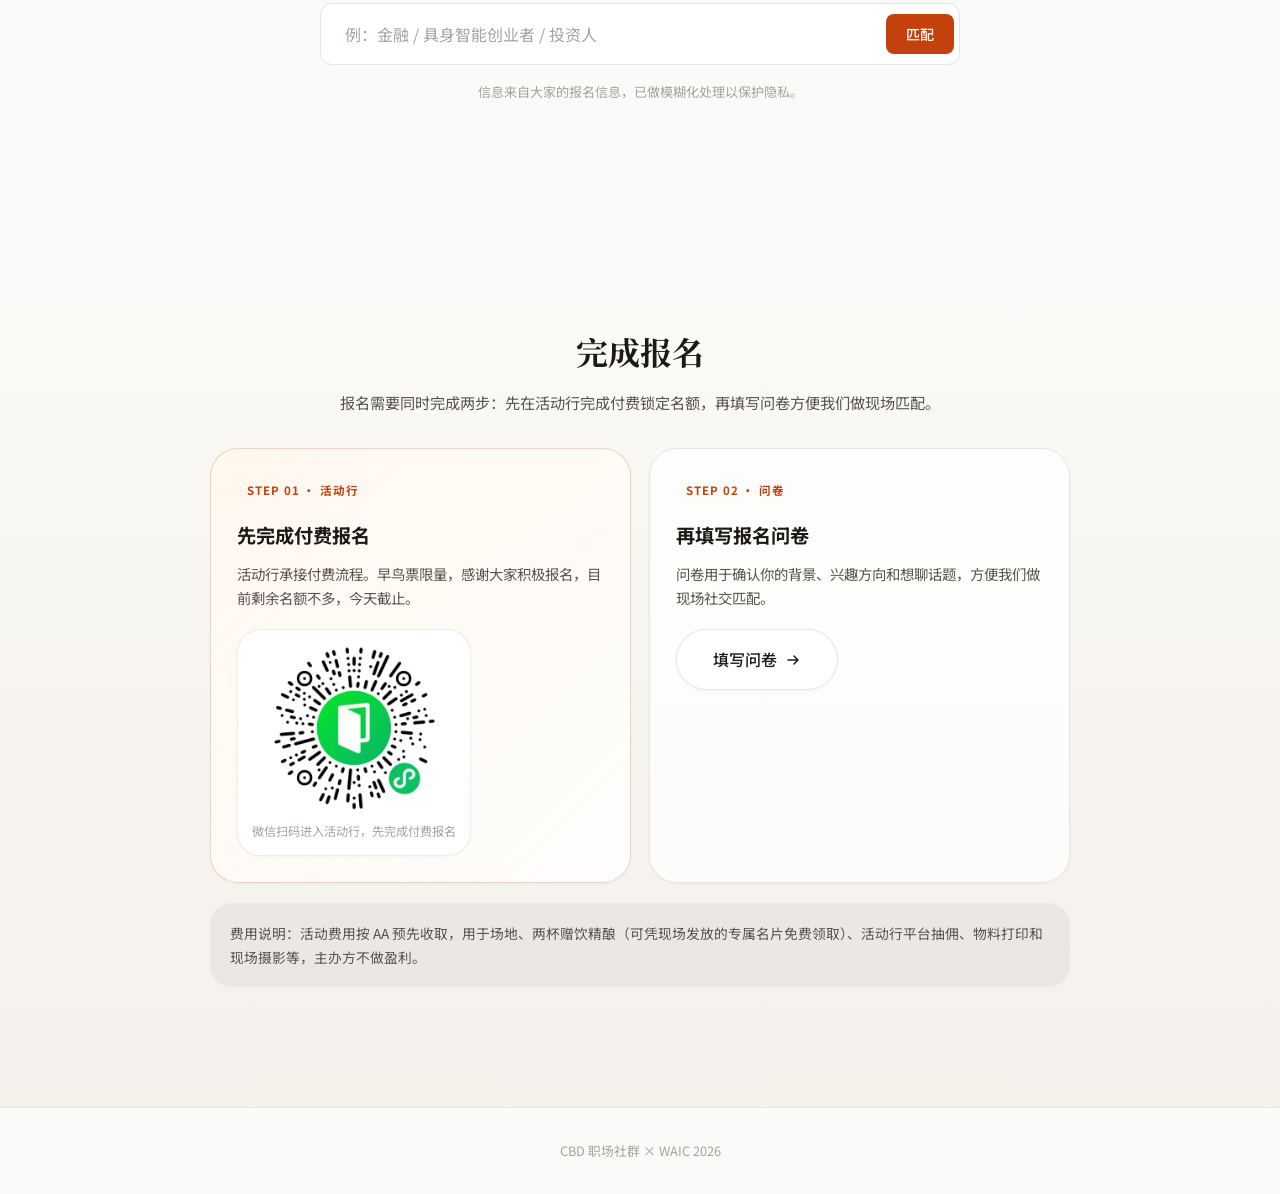
==== commit 4fa9ac13: "feat(site): refine CBD homepage interactions" ====
--- a/cbd_waic_party.html
+++ b/cbd_waic_party.html
@@ -4,6 +4,9 @@
 <meta charset="UTF-8">
 <meta name="viewport" content="width=device-width, initial-scale=1.0">
 <title>CBD × WAIC 2026 After Party</title>
+<link rel="preconnect" href="https://fonts.googleapis.com">
+<link rel="preconnect" href="https://fonts.gstatic.com" crossorigin>
+<link href="https://fonts.googleapis.com/css2?family=Noto+Sans+SC:wght@400;500;600;700&amp;family=Noto+Serif+SC:wght@500;600;700;900&amp;display=swap" rel="stylesheet">
 <style>
 *,*::before,*::after{margin:0;padding:0;box-sizing:border-box}
 
@@ -888,6 +891,102 @@
   .hero h1 {
     font-size: 1.86rem;
     letter-spacing: -0.06em;
+  }
+}
+@media (max-width: 640px) {
+  .container { padding: 0 12px; }
+  .hero { padding: 34px 10px 26px; }
+  .hero::after { height: 210px; }
+  .hero-eyebrow {
+    margin-bottom: 8px;
+    font-size: 10px;
+  }
+  .hero h1 {
+    max-width: 340px;
+    margin: 0 auto 10px;
+    font-size: clamp(1.65rem, 7.4vw, 2.05rem);
+    line-height: 1.02;
+  }
+  .hero-subtitle {
+    max-width: 300px;
+    margin-bottom: 12px;
+    font-size: 0.82rem;
+    line-height: 1.45;
+  }
+  .hero-actions {
+    margin-bottom: 16px;
+  }
+  .hero-link {
+    padding: 8px 14px;
+    font-size: 0.78rem;
+  }
+  .hero-banner {
+    margin-bottom: 18px;
+  }
+  .hero-stats {
+    max-width: 300px;
+  }
+  .stat-value { font-size: 1.32rem; }
+  .stat-label { font-size: 0.66rem; }
+  .from-section,
+  .interests-section,
+  .match-section {
+    padding: 34px 10px;
+  }
+  .section-header {
+    margin-bottom: 20px;
+  }
+  .section-header h2 {
+    font-size: 1.32rem;
+  }
+  .section-header p {
+    font-size: 0.78rem;
+    line-height: 1.55;
+  }
+  .tag-group {
+    margin-bottom: 16px;
+  }
+  .interest-cell {
+    padding: 14px 10px;
+  }
+  .interest-number { font-size: 1.32rem; }
+  .match-input {
+    padding: 12px 14px;
+    padding-right: 76px;
+    font-size: 0.82rem;
+  }
+  .result-card {
+    padding: 14px;
+  }
+  .cta-section {
+    padding: 36px 12px 52px;
+  }
+  .cta-section h2 {
+    font-size: 1.24rem;
+  }
+  .cta-section p {
+    margin-bottom: 18px;
+    font-size: 0.8rem;
+  }
+  .signup-steps {
+    gap: 10px;
+    margin: 18px auto 12px;
+  }
+  .signup-card {
+    padding: 16px;
+  }
+  .mini-program-qr {
+    width: min(138px, 54vw);
+  }
+  .fee-note {
+    padding: 12px;
+  }
+  .cta-btn {
+    padding: 12px 24px;
+    font-size: 0.88rem;
+  }
+  .footer {
+    padding: 18px 12px;
   }
 }
 </style>
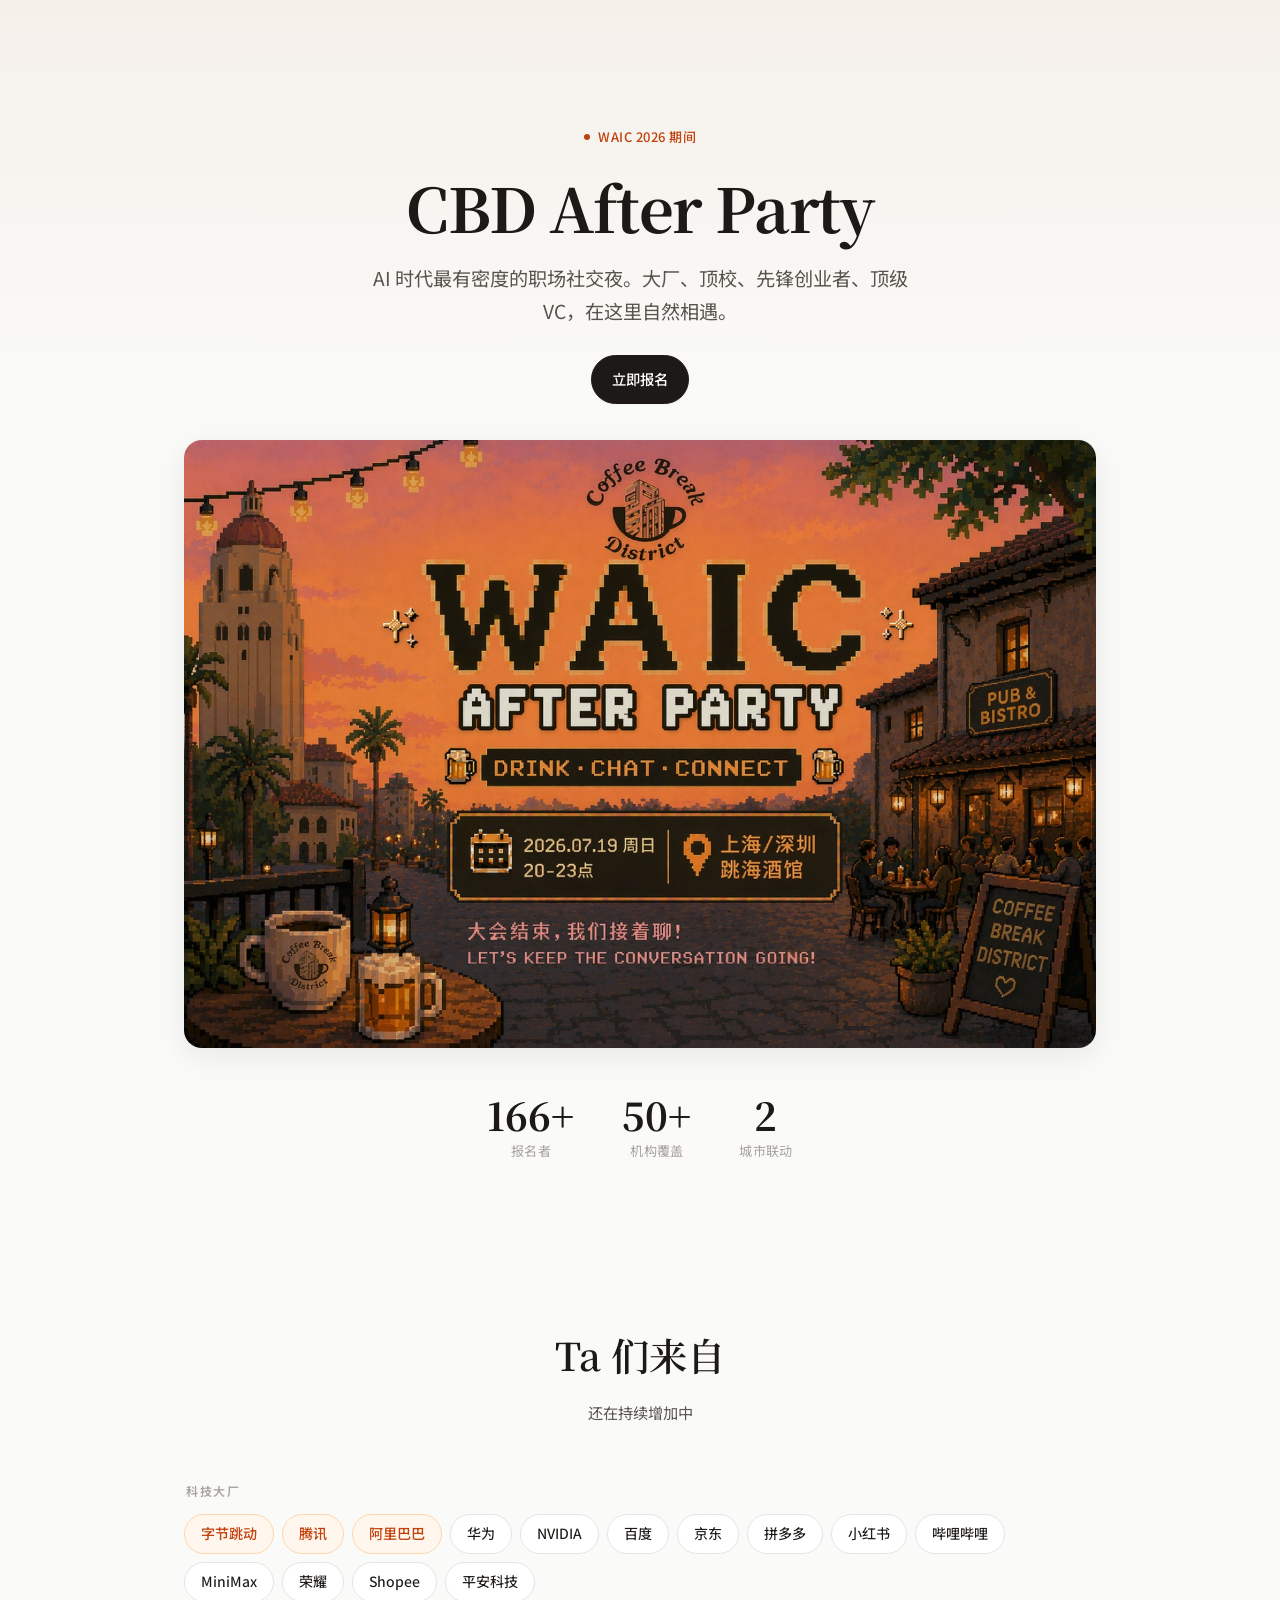
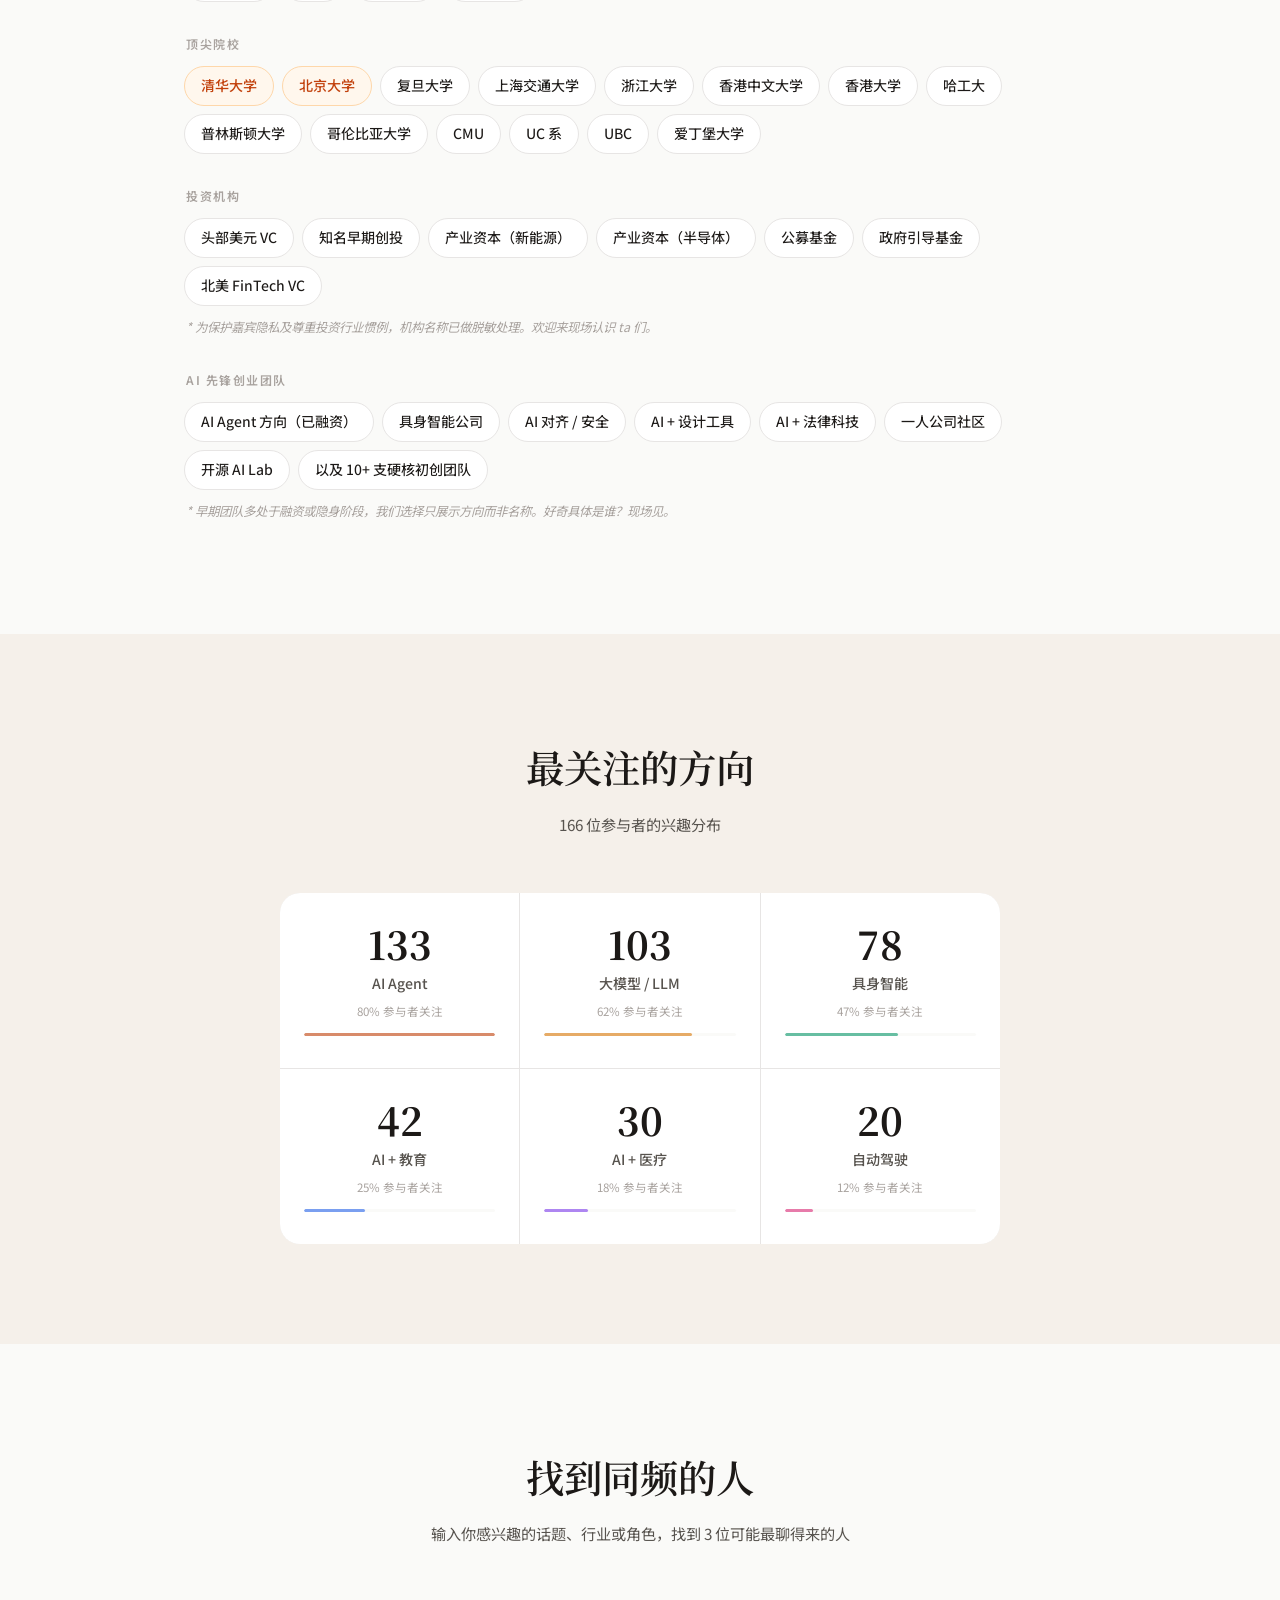
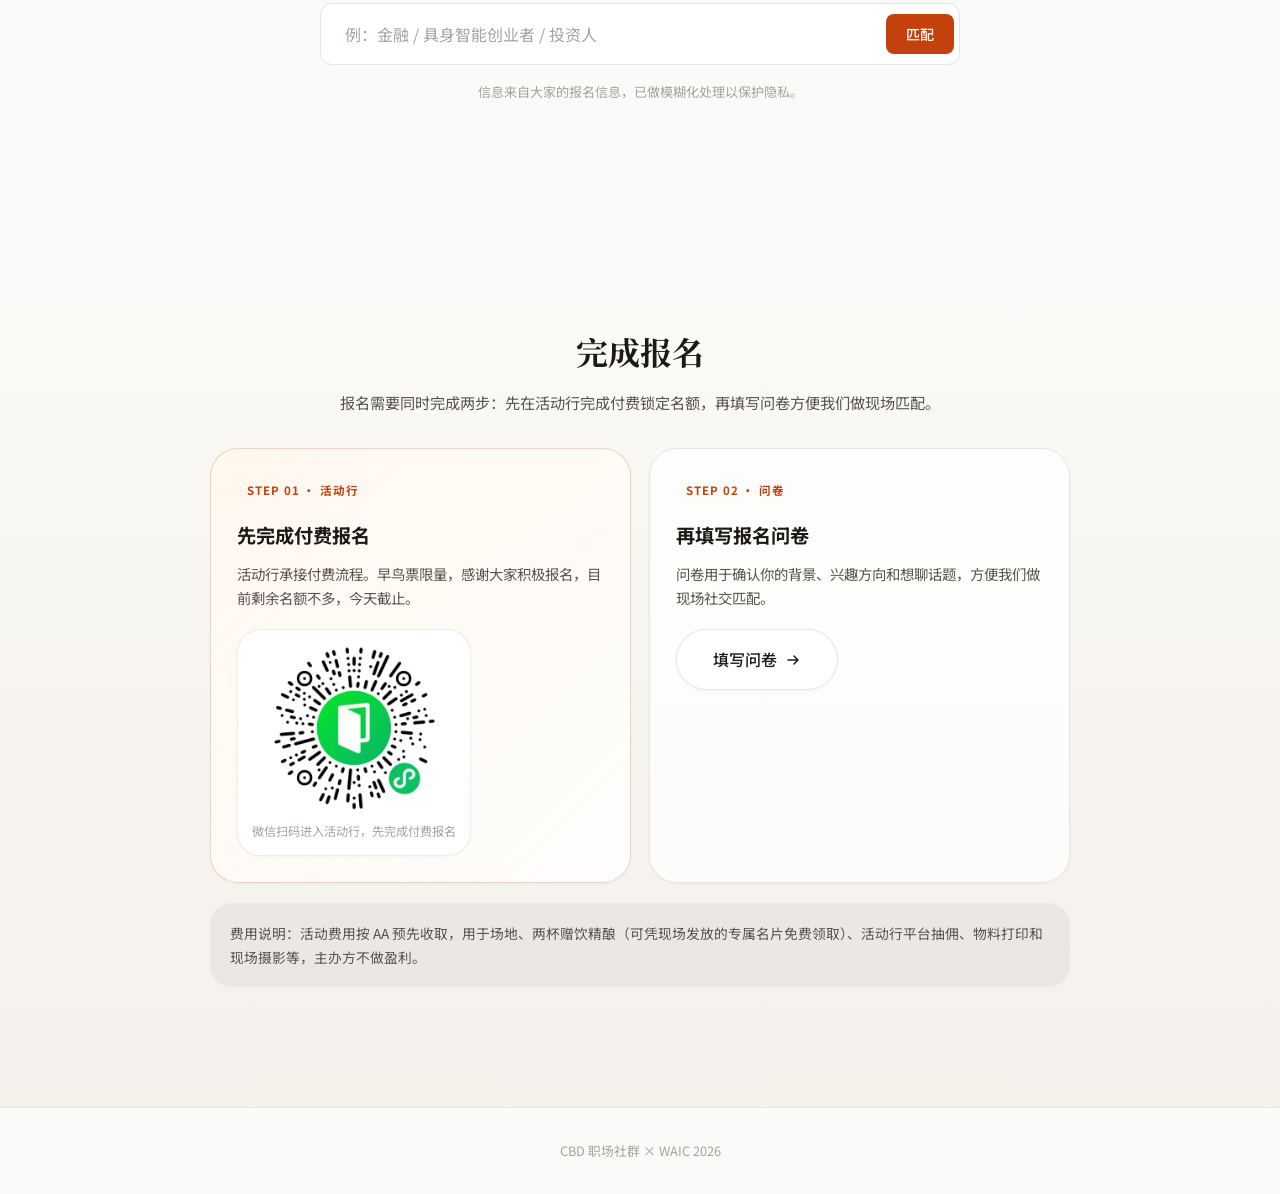
==== commit f867f695: "perf(site): optimize Vercel font and image loading" ====
--- a/cbd_waic_party.html
+++ b/cbd_waic_party.html
@@ -1002,7 +1002,7 @@
     <div class="hero-actions">
       <a class="hero-link primary" href="#signup">立即报名</a>
     </div>
-    <img src="image.png" alt="CBD WAIC After Party" class="hero-banner" />
+    <img src="./assets/events/waic-party-hero.jpg" alt="CBD WAIC After Party" class="hero-banner" />
     <div class="hero-stats">
       <div class="stat">
         <div class="stat-value">166+</div>
